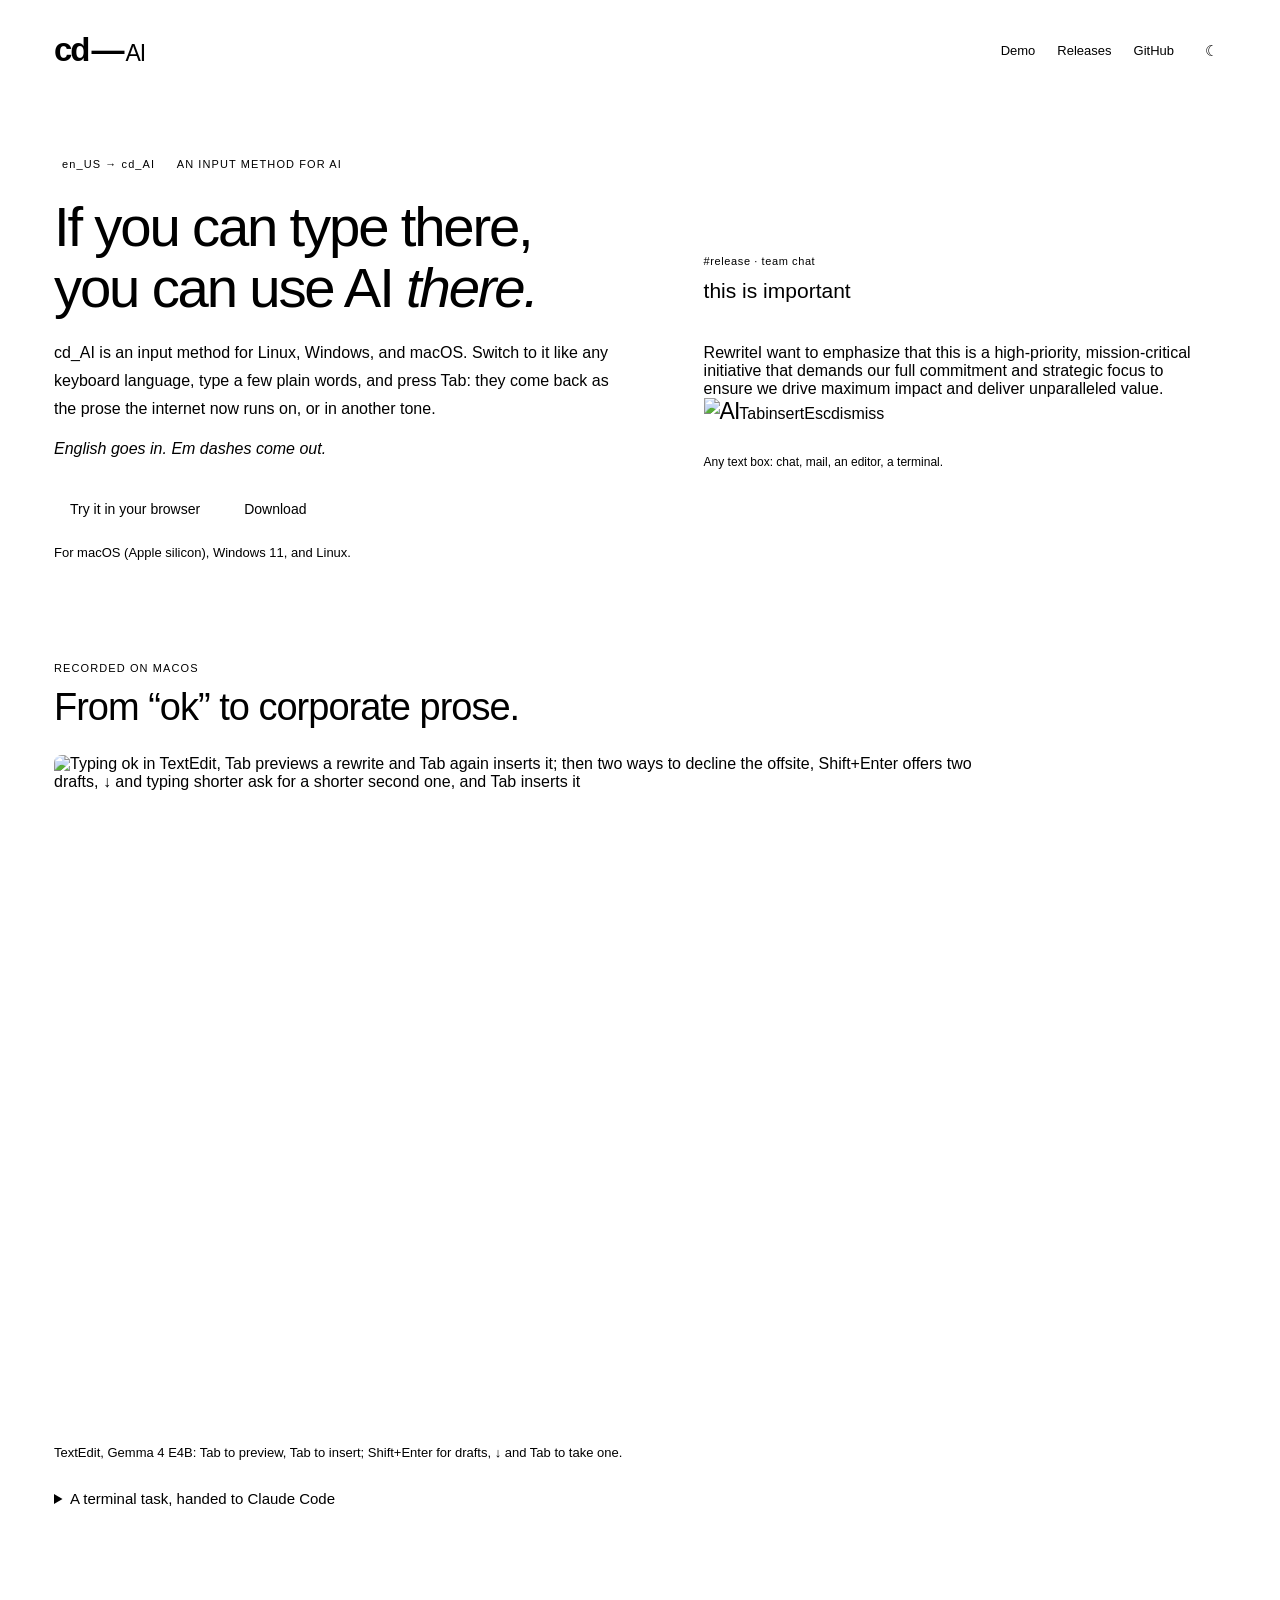
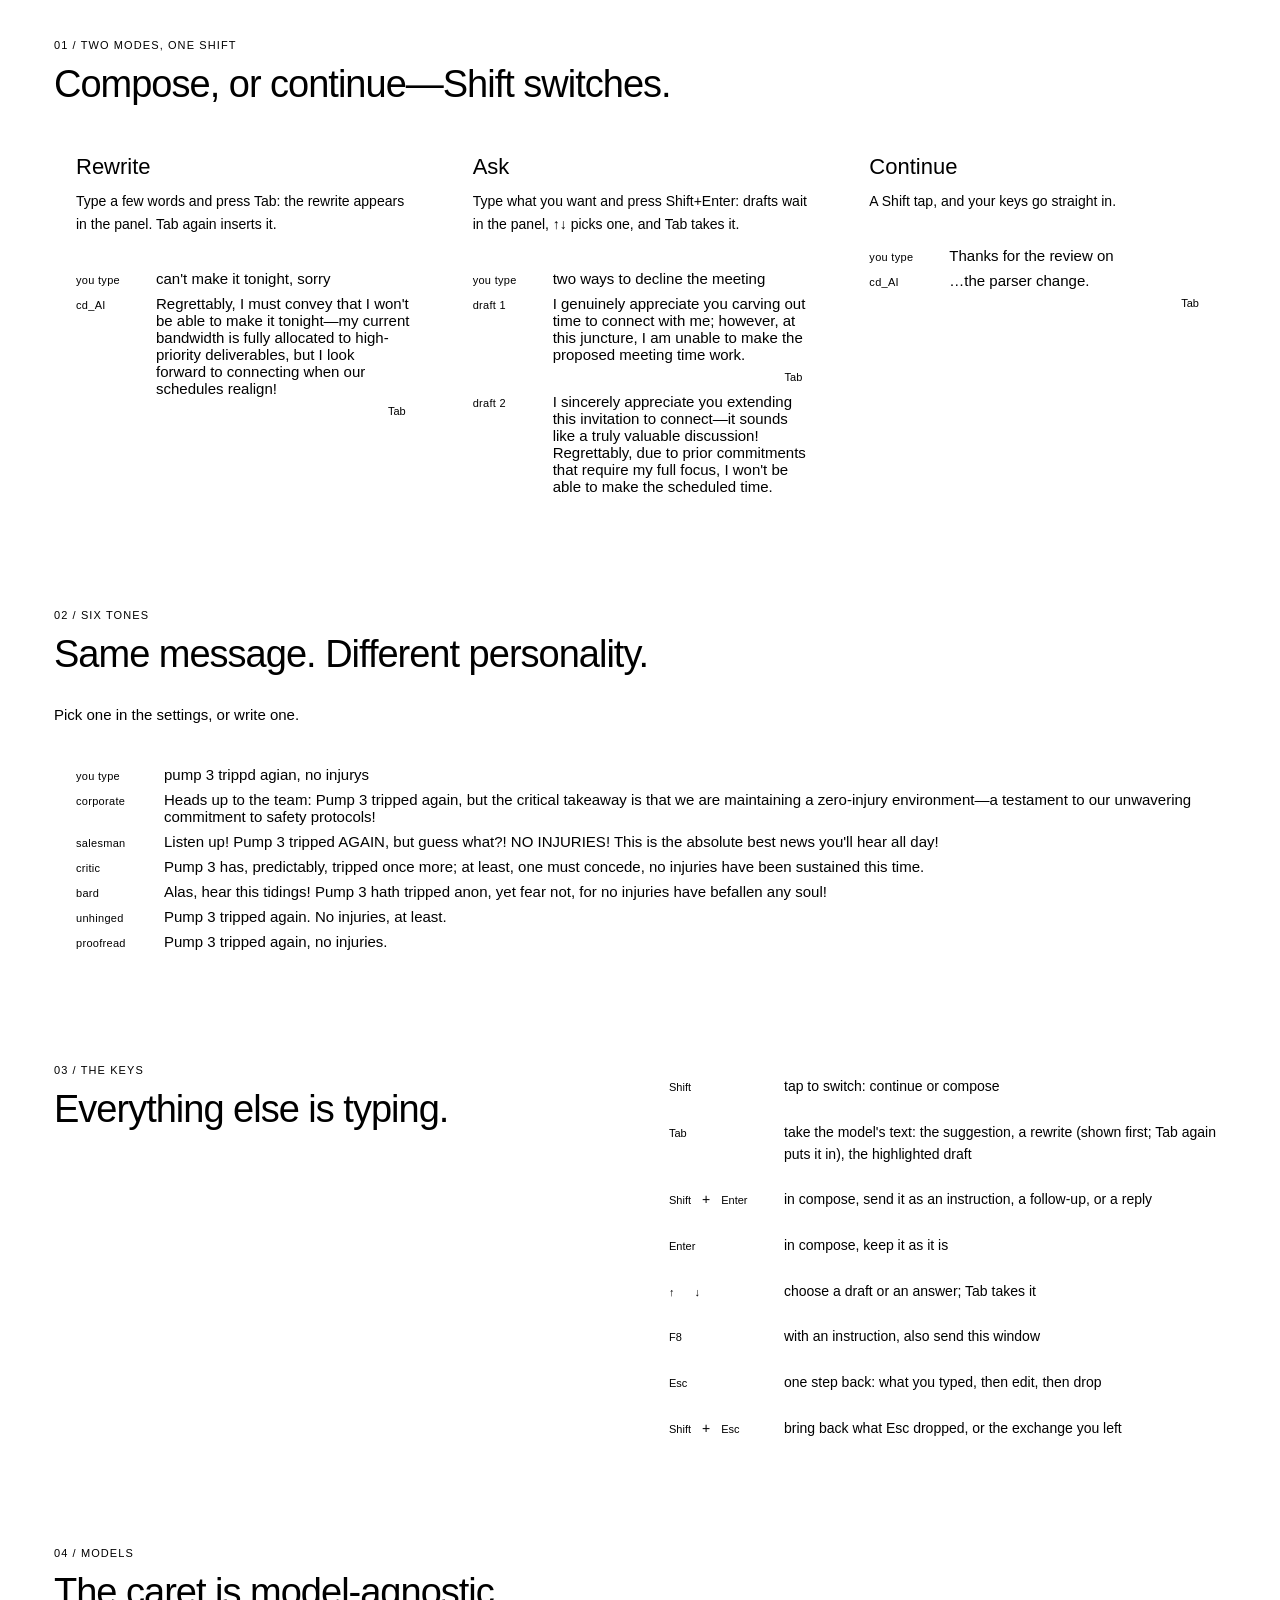
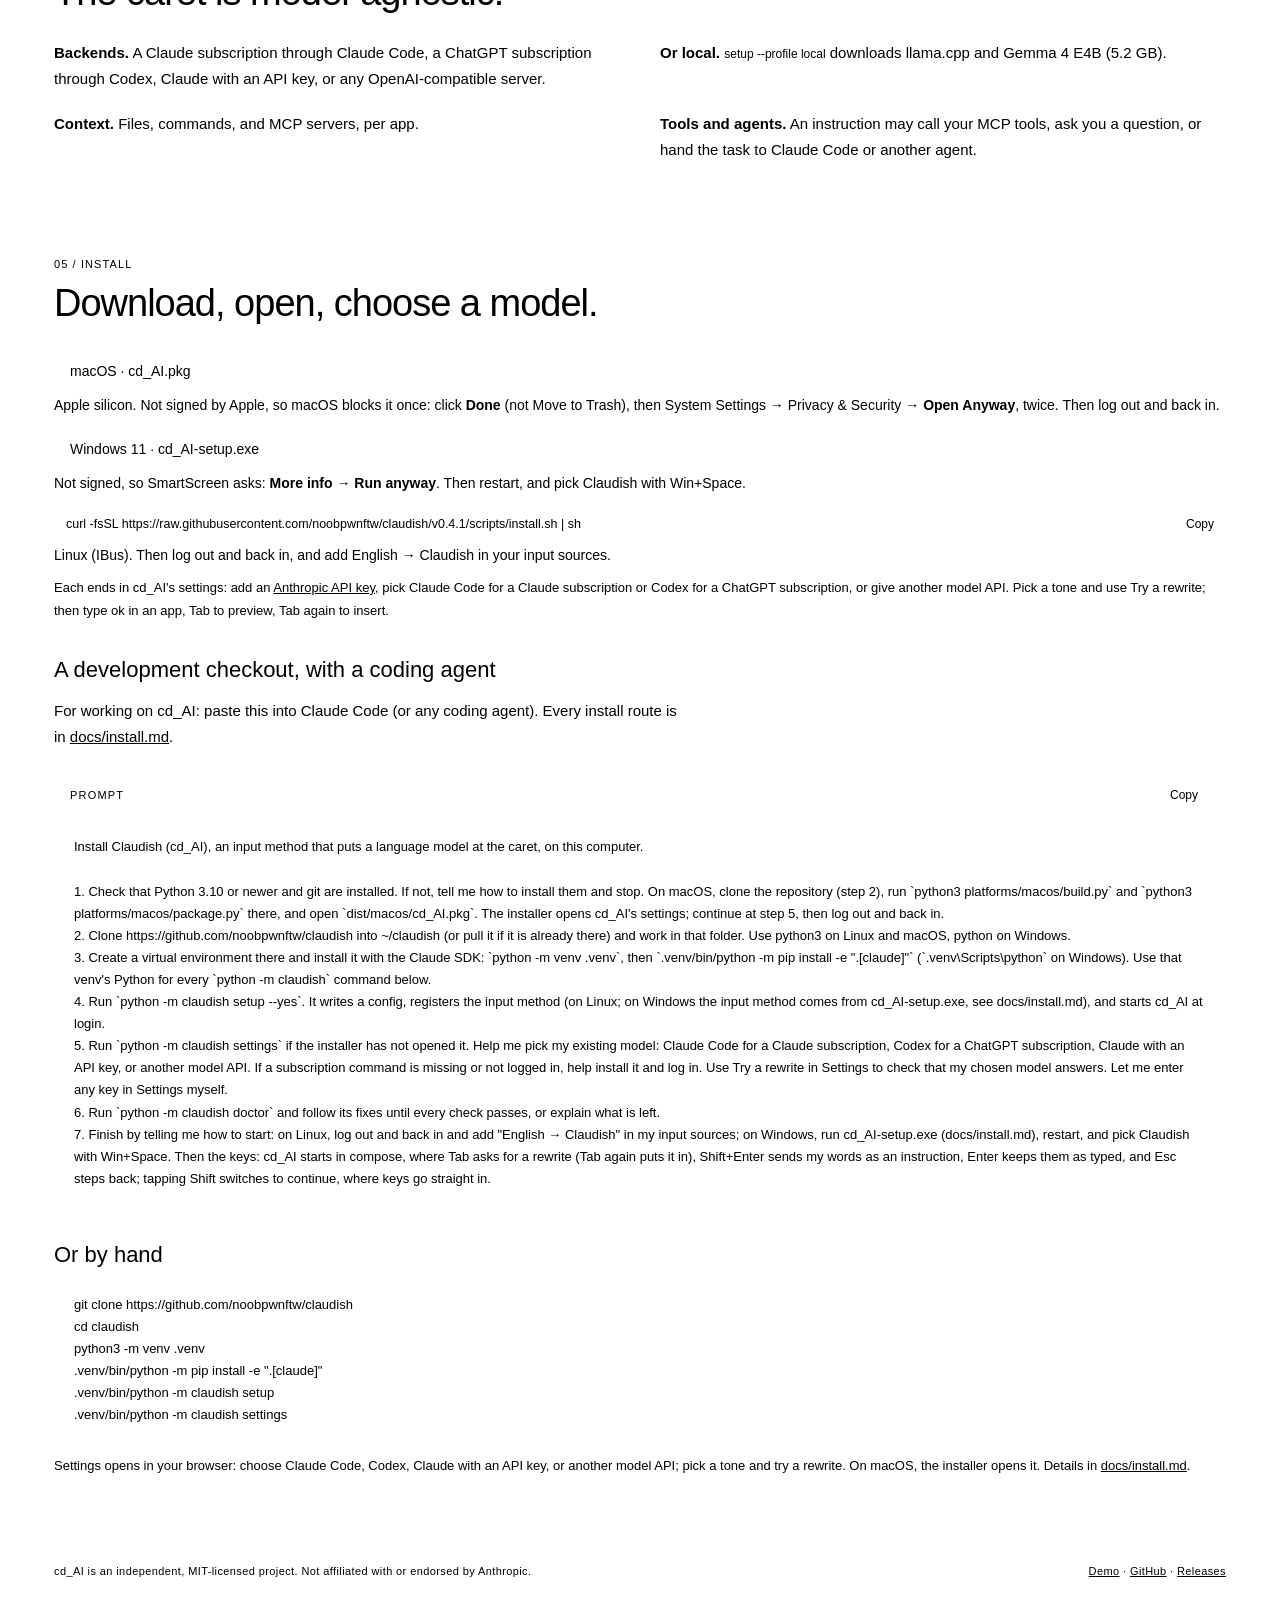
==== site/index.html @ c0baa369 "0.4.1 Docs: four lines that pitched or explained instead of saying what things do are gone (owner). " ====
<!doctype html>
<html lang="en">
<head>
  <meta charset="utf-8">
  <meta name="viewport" content="width=device-width, initial-scale=1">
  <meta name="description" content="cd_AI: an input method that puts a language model at the caret, in every app. If you can type there, you can use AI there.">
  <title>cd_AI — Claudish</title>
  <link rel="icon" href="favicon.png">
  <script src="theme.js"></script>
  <link rel="stylesheet" href="site.css">
  <link rel="stylesheet" href="kit.css">
  <script src="site.js" defer></script>
</head>
<body>
  <div class="shell">
    <header class="topbar">
      <a class="wordmark" href="./" aria-label="cd_AI home">cd<span class="dash">—</span><span class="ai">AI</span></a>
      <nav class="nav" aria-label="Main">
        <a href="demo/">Demo</a>
        <a href="https://github.com/noobpwnftw/claudish/releases">Releases</a>
        <a href="https://github.com/noobpwnftw/claudish">GitHub</a>
        <button id="theme-toggle" class="theme-toggle" type="button" aria-label="Switch theme">☾</button>
      </nav>
    </header>

    <main>
      <section class="hero" aria-labelledby="title">
        <div class="hero-text">
          <div class="eyebrow"><span class="tag">en_US → cd_AI</span> AN INPUT METHOD FOR AI</div>
          <h1 id="title">If you can type there,<br>you can use AI <em>there.</em></h1>
          <p class="lede">cd_AI is an input method for Linux, Windows, and macOS. Switch to it like any keyboard language, type a few plain words, and press Tab: they come back as the prose the internet now runs on, or in another tone.</p>
          <p class="lede joke">English goes in. Em dashes come out.</p>
          <div class="actions">
            <a class="button primary" href="demo/">Try it in your browser</a>
            <a class="button" href="#install">Download</a>
          </div>
          <p class="note">For macOS (Apple silicon), Windows 11, and Linux.</p>
        </div>
        <figure class="ime" aria-label="Example: three plain words, rewritten at the caret, waiting for Tab">
          <div class="ime-app"><span class="ime-title">#release · team chat</span><span class="ime-caret"><span class="k-comp">this is important</span><span class="cursor"></span></span></div>
          <!-- The kit's own markup (claudish/web/kit.css): the panel exactly as cd_AI draws it. The
               rewrite is a real one: Gemma 4 E4B, the default tone (benchmarks/README.md). -->
          <div class="ime-panel kit">
            <div class="k-panel">
              <div class="k-head"><span class="k-label">Rewrite</span><span class="k-body">I want to emphasize that this is a high-priority, mission-critical initiative that demands our full commitment and strategic focus to ensure we drive maximum impact and deliver unparalleled value.</span></div>
              <div class="k-foot"><img class="k-tile ai" src="ai-tile.png" alt="AI"><span class="k-hint"><span class="k-cap">Tab</span>insert</span><span class="k-hint"><span class="k-cap">Esc</span>dismiss</span></div>
            </div>
          </div>
          <figcaption>Any text box: chat, mail, an editor, a terminal.</figcaption>
        </figure>
      </section>

      <section class="section" id="typing" aria-labelledby="typing-title">
        <div class="eyebrow">RECORDED ON MACOS</div>
        <h2 id="typing-title">From “ok” to corporate prose.</h2>
        <figure class="recording">
          <img src="cd_AI.gif" alt="Typing ok in TextEdit, Tab previews a rewrite and Tab again inserts it; then two ways to decline the offsite, Shift+Enter offers two drafts, ↓ and typing shorter ask for a shorter second one, and Tab inserts it" width="960" height="680" loading="lazy">
          <figcaption>TextEdit, Gemma 4 E4B: Tab to preview, Tab to insert; Shift+Enter for drafts, ↓ and Tab to take one.</figcaption>
        </figure>
        <details class="recording">
          <summary>A terminal task, handed to Claude Code</summary>
          <img src="cd_AI-terminal.gif" alt="Shift+Enter drafts git log -1 --oneline; then a handoff command, accepted at the prompt, starts Claude Code on a session with a handoff note, and it fixes the invoice test" width="1020" height="640" loading="lazy">
          <p class="body small">Shift+Enter drafts a command; Tab puts it at the prompt and Enter runs it. For the task, Claude Code starts on a session with a note of the conversation, in the project folder.</p>
        </details>
      </section>

      <section class="section" aria-labelledby="layers">
        <div class="eyebrow">01 / TWO MODES, ONE SHIFT</div>
        <h2 id="layers">Compose, or <span class="nobr">continue<span class="dash">—</span></span>Shift switches.</h2>
        <div class="cards">
          <article class="card"><div class="card-body"><h3>Rewrite</h3><p>Type a few words and press Tab: the rewrite appears in the panel. Tab again inserts it.</p></div><div class="card-io"><div class="io"><span class="io-label">you type</span><span class="io-typed">can't make it tonight, sorry</span></div><div class="io"><span class="io-label">cd_AI</span><span class="io-result">Regrettably, I must convey that I won't be able to make it tonight—my current bandwidth is fully allocated to high-priority deliverables, but I look forward to connecting when our schedules realign!</span></div><div class="io io-take"><kbd class="io-key">Tab</kbd></div></div></article>
          <article class="card"><div class="card-body"><h3>Ask</h3><p>Type what you want and press Shift+Enter: drafts wait in the panel, ↑↓ picks one, and Tab takes it.</p></div><div class="card-io"><div class="io"><span class="io-label">you type</span><span class="io-typed">two ways to decline the meeting</span></div><div class="io"><span class="io-label">draft 1</span><span class="io-result">I genuinely appreciate you carving out time to connect with me; however, at this juncture, I am unable to make the proposed meeting time work.</span></div><div class="io io-take"><kbd class="io-key">Tab</kbd></div><div class="io"><span class="io-label">draft 2</span><span class="io-result">I sincerely appreciate you extending this invitation to connect—it sounds like a truly valuable discussion! Regrettably, due to prior commitments that require my full focus, I won't be able to make the scheduled time.</span></div></div></article>
          <article class="card"><div class="card-body"><h3>Continue</h3><p>A Shift tap, and your keys go straight in.</p></div><div class="card-io"><div class="io"><span class="io-label">you type</span><span class="io-typed">Thanks for the review on</span></div><div class="io"><span class="io-label">cd_AI</span><span class="io-result">…the parser change.</span></div><div class="io io-take"><kbd class="io-key">Tab</kbd></div></div></article>
        </div>
      </section>

      <section class="section" aria-labelledby="tones">
        <div class="eyebrow">02 / SIX TONES</div>
        <h2 id="tones">Same message. Different personality.</h2>
        <p class="body">Pick one in the settings, or write one.</p>
        <article class="card tones"><div class="card-io">
          <div class="io"><span class="io-label">you type</span><span class="io-typed">pump 3 trippd agian, no injurys</span></div>
          <div class="io"><span class="io-label">corporate</span><span class="io-result">Heads up to the team: Pump 3 tripped again, but the critical takeaway is that we are maintaining a zero-injury environment—a testament to our unwavering commitment to safety protocols!</span></div>
          <div class="io"><span class="io-label">salesman</span><span class="io-result">Listen up! Pump 3 tripped AGAIN, but guess what?! NO INJURIES! This is the absolute best news you'll hear all day!</span></div>
          <div class="io"><span class="io-label">critic</span><span class="io-result">Pump 3 has, predictably, tripped once more; at least, one must concede, no injuries have been sustained this time.</span></div>
          <div class="io"><span class="io-label">bard</span><span class="io-result">Alas, hear this tidings! Pump 3 hath tripped anon, yet fear not, for no injuries have befallen any soul!</span></div>
          <div class="io"><span class="io-label">unhinged</span><span class="io-result">Pump 3 tripped again. No injuries, at least.</span></div>
          <div class="io"><span class="io-label">proofread</span><span class="io-result">Pump 3 tripped again, no injuries.</span></div>
        </div></article>
      </section>

      <section class="section split" aria-labelledby="keys">
        <div>
          <div class="eyebrow">03 / THE KEYS</div>
          <h2 id="keys">Everything else is typing.</h2>
        </div>
        <table class="keys">
          <tr><td><kbd>Shift</kbd></td><td>tap to switch: continue or compose</td></tr>
          <tr><td><kbd>Tab</kbd></td><td>take the model's text: the suggestion, a rewrite (shown first; Tab again puts it in), the highlighted draft</td></tr>
          <tr><td><kbd>Shift</kbd><span class="plus">+</span><kbd>Enter</kbd></td><td>in compose, send it as an instruction, a follow-up, or a reply</td></tr>
          <tr><td><kbd>Enter</kbd></td><td>in compose, keep it as it is</td></tr>
          <tr><td><kbd>↑</kbd> <kbd>↓</kbd></td><td>choose a draft or an answer; Tab takes it</td></tr>
          <tr><td><kbd>F8</kbd></td><td>with an instruction, also send this window</td></tr>
          <tr><td><kbd>Esc</kbd></td><td>one step back: what you typed, then edit, then drop</td></tr>
          <tr><td><kbd>Shift</kbd><span class="plus">+</span><kbd>Esc</kbd></td><td>bring back what Esc dropped, or the exchange you left</td></tr>
        </table>
      </section>

      <section class="section" aria-labelledby="byoi">
        <div class="eyebrow">04 / MODELS</div>
        <h2 id="byoi">The caret is model-agnostic.</h2>
        <ul class="features">
          <li><b>Backends.</b> A Claude subscription through Claude Code, a ChatGPT subscription through Codex, Claude with an API key, or any OpenAI-compatible server.</li>
          <li><b>Or local.</b> <code>setup --profile local</code> downloads llama.cpp and Gemma 4 E4B (5.2 GB).</li>
          <li><b>Context.</b> Files, commands, and MCP servers, per app.</li>
          <li><b>Tools and agents.</b> An instruction may call your MCP tools, ask you a question, or hand the task to Claude Code or another agent.</li>
        </ul>
      </section>

      <section class="section" id="install" aria-labelledby="install-title">
        <div class="eyebrow">05 / INSTALL</div>
        <h2 id="install-title">Download, open, choose a model.</h2>
        <ul class="downloads">
          <li><a class="button primary" href="https://github.com/noobpwnftw/claudish/releases/latest/download/cd_AI.pkg">macOS · cd_AI.pkg</a>
            <span>Apple silicon. Not signed by Apple, so macOS blocks it once: click <b>Done</b> (not Move to Trash), then System Settings → Privacy &amp; Security → <b>Open Anyway</b>, twice. Then log out and back in.</span></li>
          <li><a class="button primary" href="https://github.com/noobpwnftw/claudish/releases/latest/download/cd_AI-setup.exe">Windows 11 · cd_AI-setup.exe</a>
            <span>Not signed, so SmartScreen asks: <b>More info</b> → <b>Run anyway</b>. Then restart, and pick Claudish with Win+Space.</span></li>
          <li><div class="oneline"><code id="linux-line">curl -fsSL https://raw.githubusercontent.com/noobpwnftw/claudish/v0.4.1/scripts/install.sh | sh</code><button class="copy" type="button" data-copy="linux-line">Copy</button></div>
            <span>Linux (IBus). Then log out and back in, and add English → Claudish in your input sources.</span></li>
        </ul>
        <p class="body small">Each ends in cd_AI's settings: add an <a href="https://console.anthropic.com/settings/keys">Anthropic API key</a>, pick Claude Code for a Claude subscription or Codex for a ChatGPT subscription, or give another model API. Pick a tone and use Try a rewrite; then type ok in an app, Tab to preview, Tab again to insert.</p>
        <h3 class="by-hand">A development checkout, with a coding agent</h3>
        <p class="body">For working on cd_AI: paste this into Claude Code (or any coding agent). Every install route is in <a href="https://github.com/noobpwnftw/claudish/blob/main/docs/install.md">docs/install.md</a>.</p>
        <div class="prompt">
          <div class="prompt-bar"><span>PROMPT</span><button id="copy-prompt" class="copy" type="button">Copy</button></div>
          <pre id="prompt-text">Install Claudish (cd_AI), an input method that puts a language model at the caret, on this computer.

1. Check that Python 3.10 or newer and git are installed. If not, tell me how to install them and stop. On macOS, clone the repository (step 2), run `python3 platforms/macos/build.py` and `python3 platforms/macos/package.py` there, and open `dist/macos/cd_AI.pkg`. The installer opens cd_AI's settings; continue at step 5, then log out and back in.
2. Clone https://github.com/noobpwnftw/claudish into ~/claudish (or pull it if it is already there) and work in that folder. Use python3 on Linux and macOS, python on Windows.
3. Create a virtual environment there and install it with the Claude SDK: `python -m venv .venv`, then `.venv/bin/python -m pip install -e ".[claude]"` (`.venv\Scripts\python` on Windows). Use that venv's Python for every `python -m claudish` command below.
4. Run `python -m claudish setup --yes`. It writes a config, registers the input method (on Linux; on Windows the input method comes from cd_AI-setup.exe, see docs/install.md), and starts cd_AI at login.
5. Run `python -m claudish settings` if the installer has not opened it. Help me pick my existing model: Claude Code for a Claude subscription, Codex for a ChatGPT subscription, Claude with an API key, or another model API. If a subscription command is missing or not logged in, help install it and log in. Use Try a rewrite in Settings to check that my chosen model answers. Let me enter any key in Settings myself.
6. Run `python -m claudish doctor` and follow its fixes until every check passes, or explain what is left.
7. Finish by telling me how to start: on Linux, log out and back in and add "English → Claudish" in my input sources; on Windows, run cd_AI-setup.exe (docs/install.md), restart, and pick Claudish with Win+Space. Then the keys: cd_AI starts in compose, where Tab asks for a rewrite (Tab again puts it in), Shift+Enter sends my words as an instruction, Enter keeps them as typed, and Esc steps back; tapping Shift switches to continue, where keys go straight in.</pre>
        </div>
        <h3 class="by-hand">Or by hand</h3>
        <pre class="commands">git clone https://github.com/noobpwnftw/claudish
cd claudish
python3 -m venv .venv
.venv/bin/python -m pip install -e ".[claude]"
.venv/bin/python -m claudish setup
.venv/bin/python -m claudish settings</pre>
        <p class="body small">Settings opens in your browser: choose Claude Code, Codex, Claude with an API key, or another model API; pick a tone and try a rewrite. On macOS, the installer opens it. Details in <a href="https://github.com/noobpwnftw/claudish/blob/main/docs/install.md">docs/install.md</a>.</p>
      </section>
    </main>

    <footer class="page-footer">
      <span>cd_AI is an independent, MIT-licensed project. Not affiliated with or endorsed by Anthropic.</span>
      <span><a href="demo/">Demo</a> · <a href="https://github.com/noobpwnftw/claudish">GitHub</a> · <a href="https://github.com/noobpwnftw/claudish/releases">Releases</a></span>
    </footer>
  </div>
</body>
</html>
---- site/site.css ----
/* The landing page. Color tokens (light and dark) are copied from claudish/web/demo.css at build time. */
*{box-sizing:border-box}
body{margin:0;background:var(--paper);color:var(--ink);font-family:Arial,Helvetica,sans-serif}
p,li,td,figcaption{text-wrap:pretty}
h2,h3{text-wrap:balance}
a{color:inherit}
a:focus-visible,button:focus-visible,select:focus-visible{outline:2px solid var(--accent);outline-offset:4px}
.shell{max-width:clamp(1280px,85vw,1440px);margin:0 auto;padding:0 54px}
.topbar{height:100px;display:flex;align-items:center;justify-content:space-between;gap:24px;border-bottom:1px solid var(--line)}
.wordmark{color:var(--ink);text-decoration:none;font-family:var(--serif);font-size:33px;font-weight:bold;letter-spacing:-2px}
.wordmark .dash{padding:0 3px}
.ai{font-family:var(--mono);font-size:23px;font-weight:400;letter-spacing:-1px}
.dash{color:var(--accent)}
.nav{display:flex;align-items:center;gap:22px;font-family:var(--mono);font-size:13px}
.nav a{text-decoration:none;color:var(--label)}
.nav a:hover{color:var(--accent)}
.theme-toggle{width:30px;height:30px;border:1px solid var(--line);border-radius:50%;background:transparent;color:var(--label);font-size:15px;line-height:1;cursor:pointer;display:inline-flex;align-items:center;justify-content:center}.theme-toggle:hover{background:var(--chip-hover);color:var(--ink)}
.eyebrow{font-family:var(--mono);font-size:11px;letter-spacing:1.1px;color:var(--muted)}
.tag{background:var(--tag-bg);color:var(--label);padding:6px 8px;margin-right:10px}
.hero{display:grid;grid-template-columns:minmax(0,1.05fr) minmax(0,1fr);gap:56px;align-items:center;padding:58px 0 56px}
h1{font-family:var(--serif);font-weight:400;font-size:clamp(40px,4.4vw,60px);line-height:1.09;letter-spacing:-2.2px;margin:26px 0 20px;text-wrap:balance}
h1 em{color:var(--accent)}
.lede{font-size:16px;line-height:1.75;color:var(--muted);margin:0 0 12px;max-width:560px}
.joke{font-family:var(--serif);font-style:italic;color:var(--label)}
.actions{display:flex;flex-wrap:wrap;gap:12px;margin-top:26px}
.button{display:inline-block;text-decoration:none;font-size:14px;padding:12px 16px;border-radius:4px;border:1px solid var(--key-border);color:var(--ink)}
.button:hover{background:var(--chip-hover)}
.button.primary{background:var(--button-bg);border-color:var(--button-bg);color:var(--button-text)}
.button.primary:hover{background:var(--button-hover)}
.note{font-size:13px;color:var(--muted);margin:16px 0 0;text-wrap:pretty}.note a{color:var(--label)}
.ime{margin:0;border:1px solid var(--workspace-border);border-radius:8px;background:var(--editor-bg);box-shadow:0 5px 0 var(--workspace-shadow);overflow:hidden}
.ime-app{padding:18px 22px 20px;border-bottom:1px solid var(--line)}
.ime-title{display:block;font-family:var(--mono);font-size:11px;color:var(--muted);margin-bottom:12px;letter-spacing:.6px}
.ime-caret{display:block;min-height:1.5em;font-family:var(--serif);font-size:21px}
.cursor{display:inline-block;width:2px;height:22px;background:var(--ink);vertical-align:-4px;margin-left:2px}
.ime-panel{background:var(--candidate-bg);padding:14px 22px 18px}
.ime-panel .k-panel{position:static;max-width:none;width:auto}
.ime figcaption{font-size:12px;color:var(--muted);padding:12px 22px;border-top:1px solid var(--line)}
kbd{font-family:var(--mono);font-size:11px;border:1px solid var(--key-border);border-radius:3px;padding:2px 5px;margin-right:6px;color:var(--label)}
.section{border-top:1px solid var(--line);padding:46px 0 50px}
.recording{max-width:1100px;margin:0 0 22px}
.recording img{display:block;max-width:100%;height:auto;border:1px solid var(--line);border-radius:8px}
.recording figcaption{font-size:13px;color:var(--muted);margin-top:10px}
.recording summary{cursor:pointer;color:var(--label);font-size:15px;padding:8px 0 14px}
h2{font-family:var(--serif);font-weight:400;font-size:clamp(28px,3vw,38px);letter-spacing:-1px;margin:12px 0 26px;text-wrap:balance}
h3{font-family:var(--serif);font-weight:400;font-size:22px;margin:0 0 10px}
.body{font-size:15px;line-height:1.75;color:var(--muted);max-width:640px}
.small{font-size:13px}
.body.small{max-width:none}
.card-io{margin-top:auto;border-top:1px solid var(--line);background:var(--candidate-bg);padding:12px 22px 14px}.io{display:flex;align-items:baseline;gap:12px;padding:4px 0}.io-label{flex:none;width:68px;font-family:var(--mono);font-size:11px;letter-spacing:.3px;color:var(--muted)}.io-typed{font-family:var(--serif);font-size:15px;color:var(--label);text-wrap:balance}.io-result{font-family:var(--serif);font-size:15px;color:var(--ink);flex:1;text-wrap:pretty}.io-take{justify-content:flex-end;padding-top:2px}.io-key{margin:0}
.cards{display:grid;grid-template-columns:repeat(3,minmax(0,1fr));gap:18px;align-items:start}
@media(max-width:1100px){.cards{grid-template-columns:1fr}}
.nobr{white-space:nowrap}
.tones{margin-top:22px}.tones .io-label{width:76px}
.card{border:1px solid var(--line);border-radius:6px;background:var(--editor-bg);display:flex;flex-direction:column;overflow:hidden}
.card-body{padding:22px 22px 18px}.card-body p{font-size:14px;line-height:1.65;color:var(--muted);margin:0;text-wrap:pretty}
.split{display:grid;grid-template-columns:minmax(0,1fr) minmax(0,1fr);gap:48px;align-items:start}
table{border-collapse:collapse;width:100%}
td{padding:12px 0;border-top:1px solid var(--line);font-size:14px;line-height:1.55;vertical-align:top}
tr:first-child td{border-top:0}
.keys td:first-child{width:120px;white-space:nowrap;padding-right:18px}.keys td{text-wrap:pretty}
.features{list-style:none;padding:0;margin:0;display:grid;grid-template-columns:repeat(2,minmax(0,1fr));gap:20px 40px}
.features li{font-size:15px;line-height:1.7;color:var(--muted)}
.features b{color:var(--ink);font-weight:600}
.balanced p,.balanced li,.balanced .io span{text-wrap:balance}
.plus{margin-right:6px;color:var(--muted)}
.prompt{border:1px solid var(--workspace-border);border-radius:6px;overflow:hidden;background:var(--editor-bg);box-shadow:0 4px 0 var(--workspace-shadow);margin-top:22px}
.prompt-bar{display:flex;justify-content:space-between;align-items:center;padding:10px 16px;background:var(--toolbar-bg);border-bottom:1px solid var(--line);font-family:var(--mono);font-size:11px;letter-spacing:1.2px;color:var(--muted)}
.copy{border:1px solid var(--key-border);background:transparent;color:var(--label);border-radius:3px;padding:6px 12px;font-size:12px;cursor:pointer}
.copy:hover{background:var(--chip-hover)}
pre{margin:0;white-space:pre-wrap;overflow-wrap:anywhere;font-family:var(--mono);font-size:13px;line-height:1.7}
.prompt pre{padding:18px 20px;color:var(--output-text);overflow-wrap:break-word}
.by-hand{margin-top:34px}
.downloads{list-style:none;padding:0;margin:22px 0 14px;display:grid;gap:16px}.downloads li{display:grid;gap:6px;justify-items:start}.downloads span{font-size:14px;color:var(--muted);text-wrap:pretty}.downloads code{font-size:12.5px;white-space:pre;overflow-x:auto;min-width:0;flex:1;border:1px solid var(--line);border-radius:4px;padding:10px 12px;background:var(--editor-bg)}
.commands{border:1px solid var(--line);border-radius:6px;padding:16px 20px;background:var(--editor-bg);white-space:pre;overflow-wrap:normal;overflow-x:auto}
code{font-family:var(--mono);font-size:12px}
.page-footer{border-top:1px solid var(--line);padding:22px 0 30px;display:flex;justify-content:space-between;gap:18px;color:var(--muted);font-family:var(--mono);font-size:11px;letter-spacing:.4px;line-height:1.6}
@media(min-width:1500px){.hero{padding-top:68px}}
@media(max-width:900px){.shell{padding:0 28px}.hero,.split{grid-template-columns:1fr;gap:36px}.cards,.features{grid-template-columns:1fr}}
@media(max-width:650px){.shell{padding:0 20px}.topbar{height:77px}.nav{gap:14px}.nav a[href='#install'],.nav a[href$='/releases']{display:none}.hero{padding:35px 0 40px}.hero .eyebrow{font-size:10px;letter-spacing:.6px}.tag{display:inline-block;margin-bottom:4px}h1{font-size:43px;letter-spacing:-1.8px;margin-top:17px}.keys td:first-child{width:auto}.page-footer{flex-direction:column}}
@media(prefers-reduced-motion:reduce){*{transition:none!important}}
.oneline{display:flex;align-items:center;gap:8px;width:100%;min-width:0}.downloads li{grid-template-columns:minmax(0,1fr)}
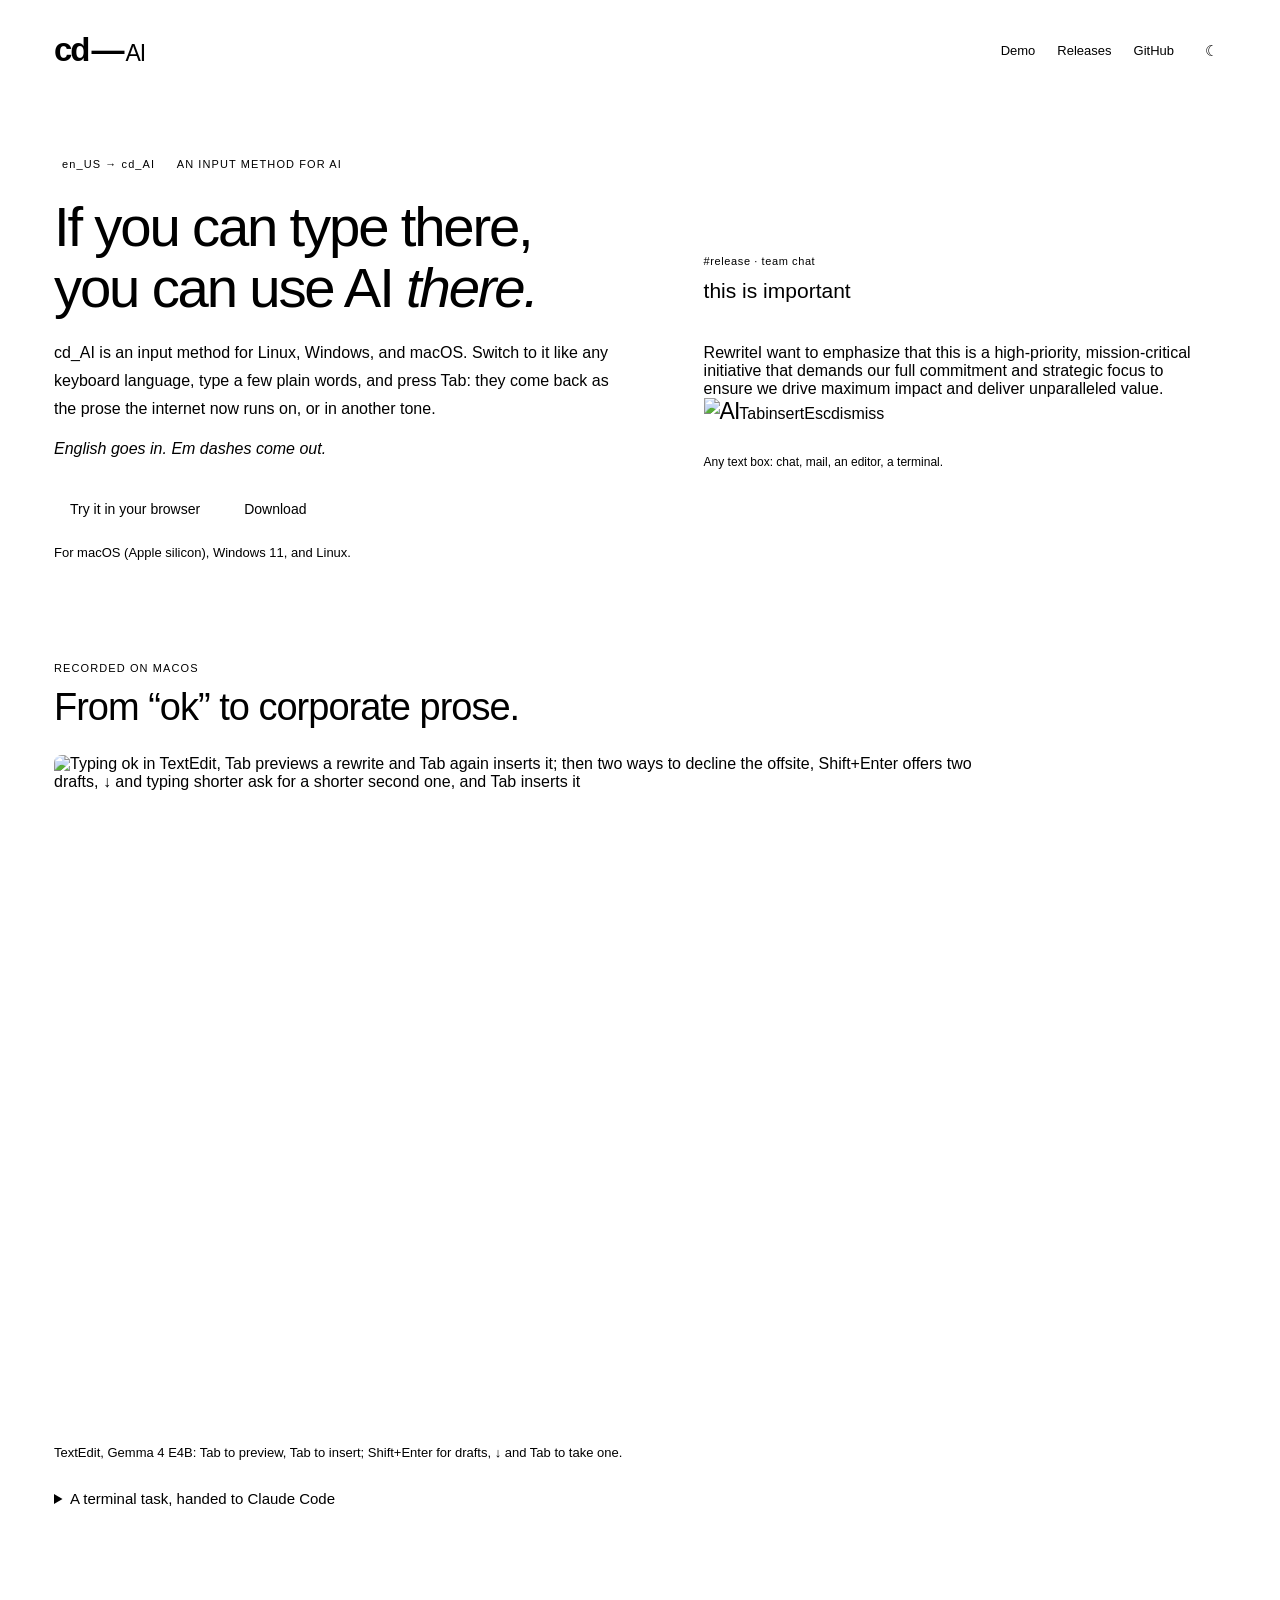
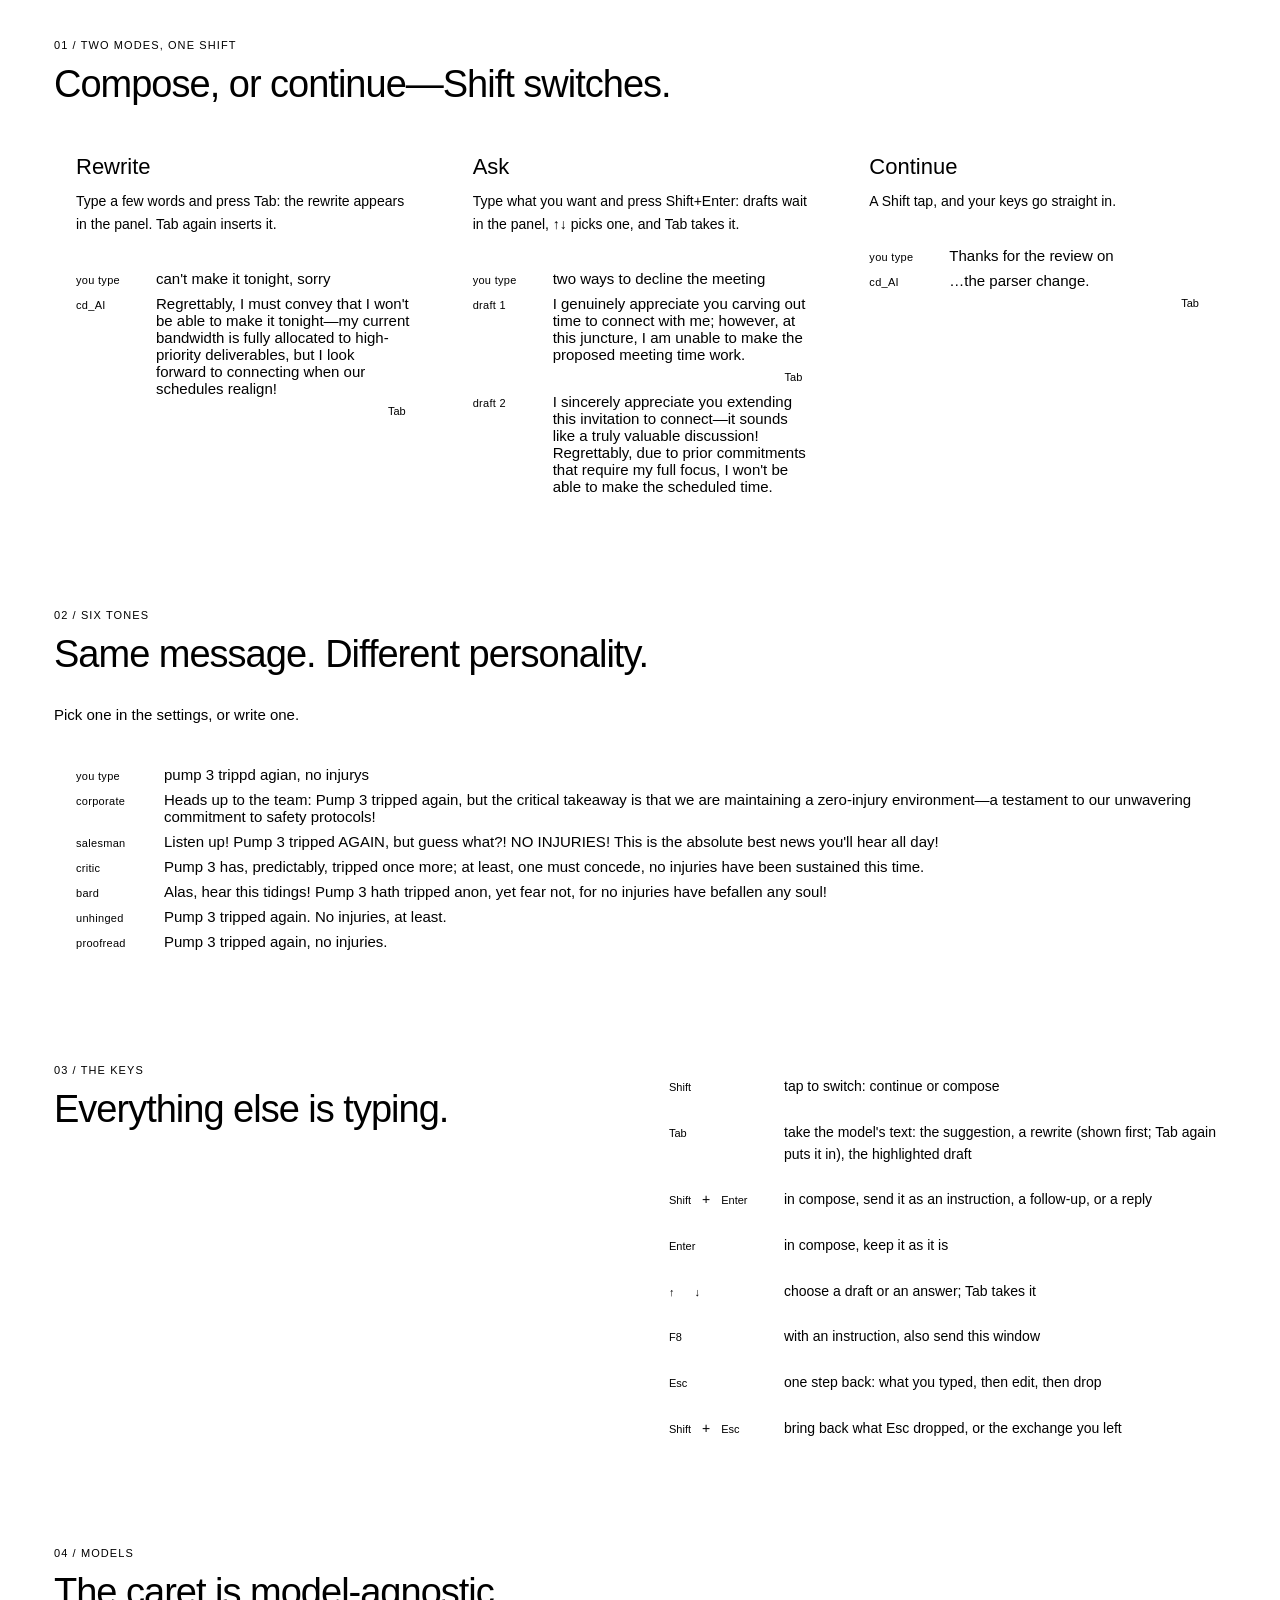
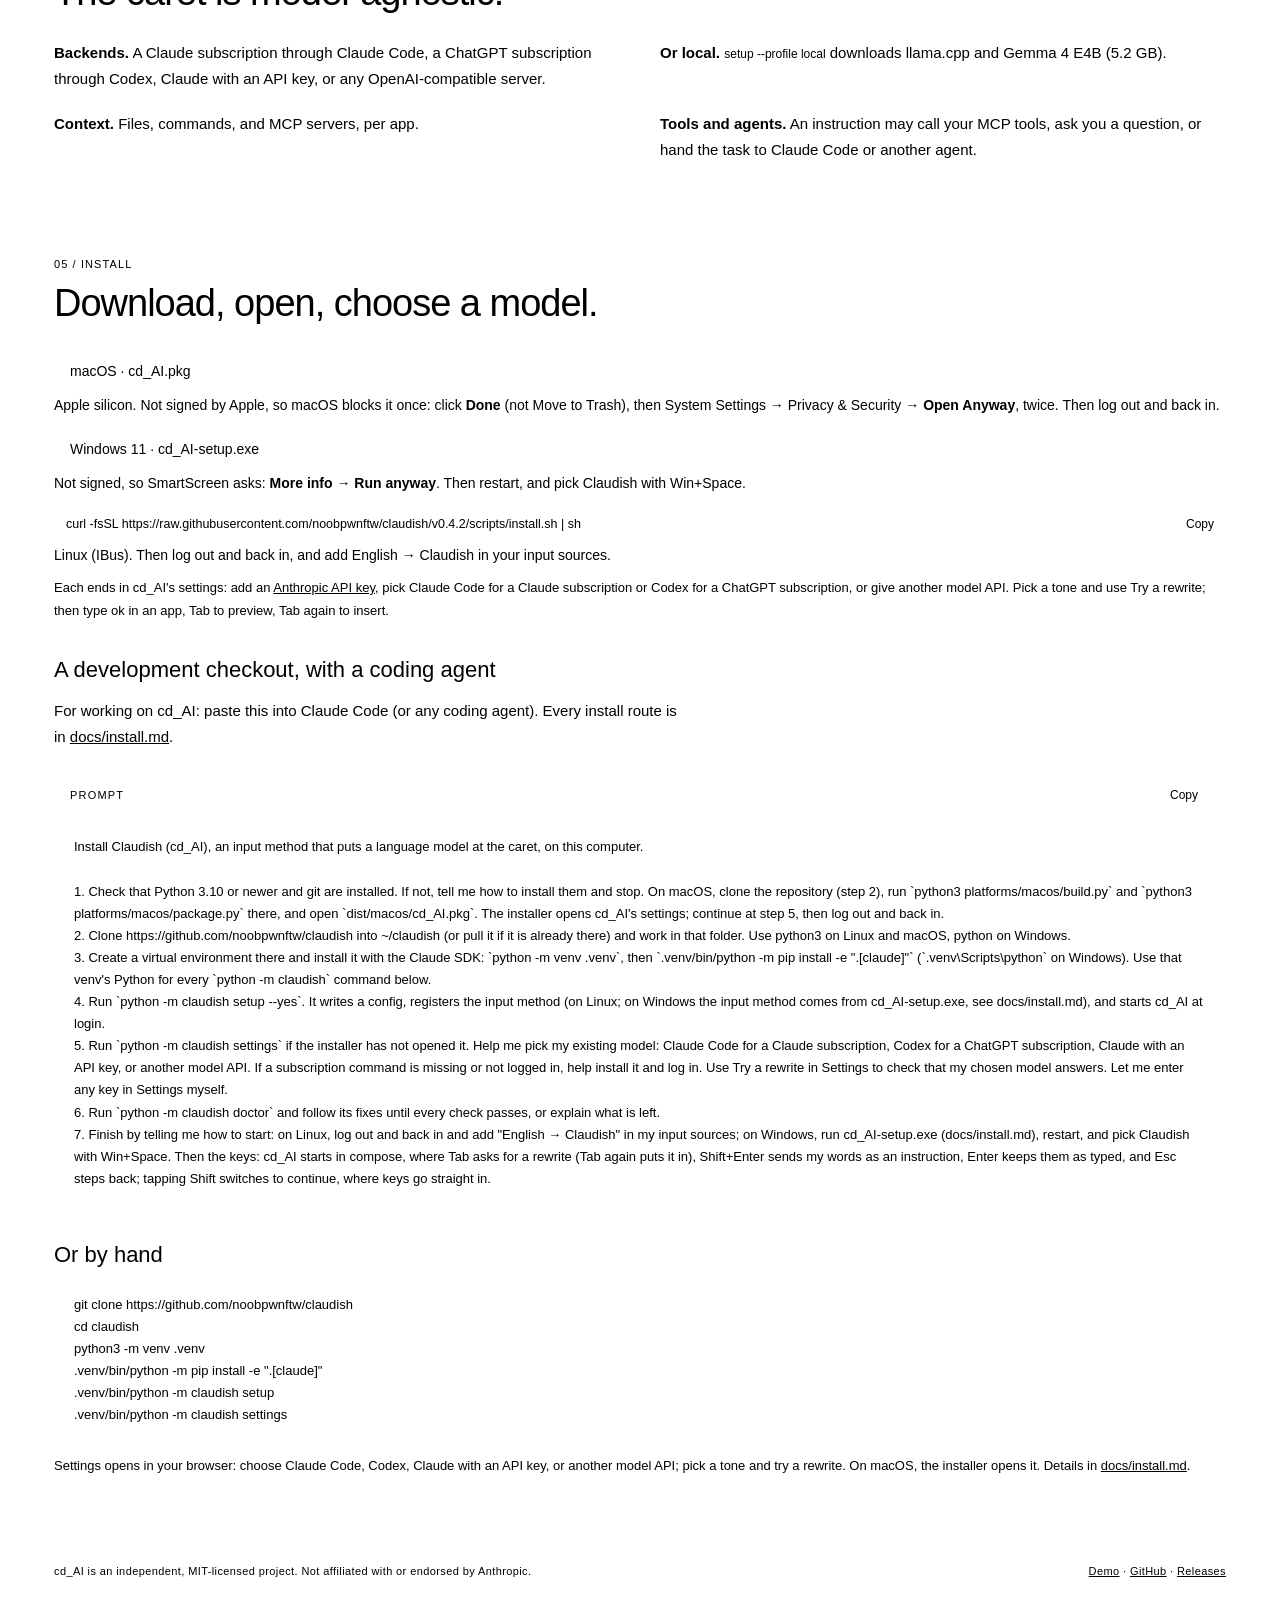
==== commit e1a9a375: "0.4.2 Co-Authored-By: Claude Opus 5.5 <noreply@anthropic.com>" ====
--- a/site/index.html
+++ b/site/index.html
@@ -125,7 +125,7 @@
             <span>Apple silicon. Not signed by Apple, so macOS blocks it once: click <b>Done</b> (not Move to Trash), then System Settings → Privacy &amp; Security → <b>Open Anyway</b>, twice. Then log out and back in.</span></li>
           <li><a class="button primary" href="https://github.com/noobpwnftw/claudish/releases/latest/download/cd_AI-setup.exe">Windows 11 · cd_AI-setup.exe</a>
             <span>Not signed, so SmartScreen asks: <b>More info</b> → <b>Run anyway</b>. Then restart, and pick Claudish with Win+Space.</span></li>
-          <li><div class="oneline"><code id="linux-line">curl -fsSL https://raw.githubusercontent.com/noobpwnftw/claudish/v0.4.1/scripts/install.sh | sh</code><button class="copy" type="button" data-copy="linux-line">Copy</button></div>
+          <li><div class="oneline"><code id="linux-line">curl -fsSL https://raw.githubusercontent.com/noobpwnftw/claudish/v0.4.2/scripts/install.sh | sh</code><button class="copy" type="button" data-copy="linux-line">Copy</button></div>
             <span>Linux (IBus). Then log out and back in, and add English → Claudish in your input sources.</span></li>
         </ul>
         <p class="body small">Each ends in cd_AI's settings: add an <a href="https://console.anthropic.com/settings/keys">Anthropic API key</a>, pick Claude Code for a Claude subscription or Codex for a ChatGPT subscription, or give another model API. Pick a tone and use Try a rewrite; then type ok in an app, Tab to preview, Tab again to insert.</p>
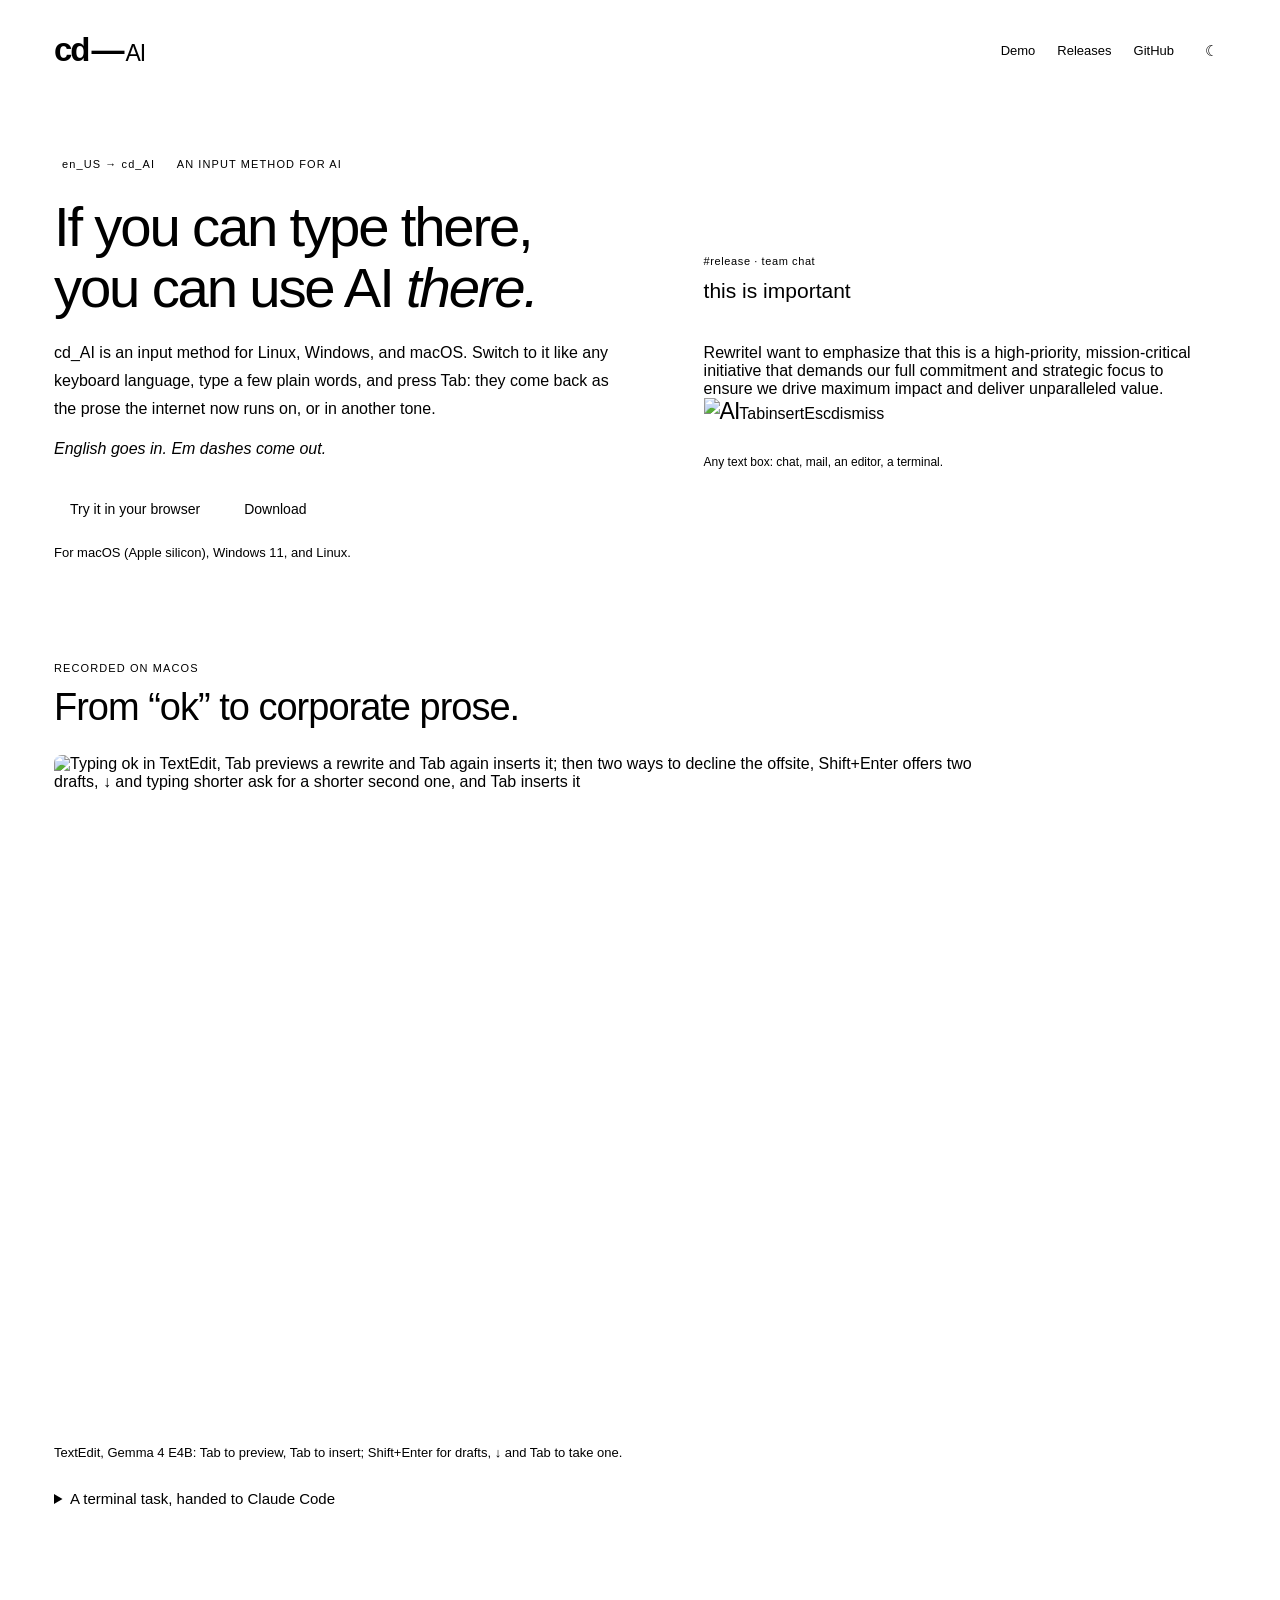
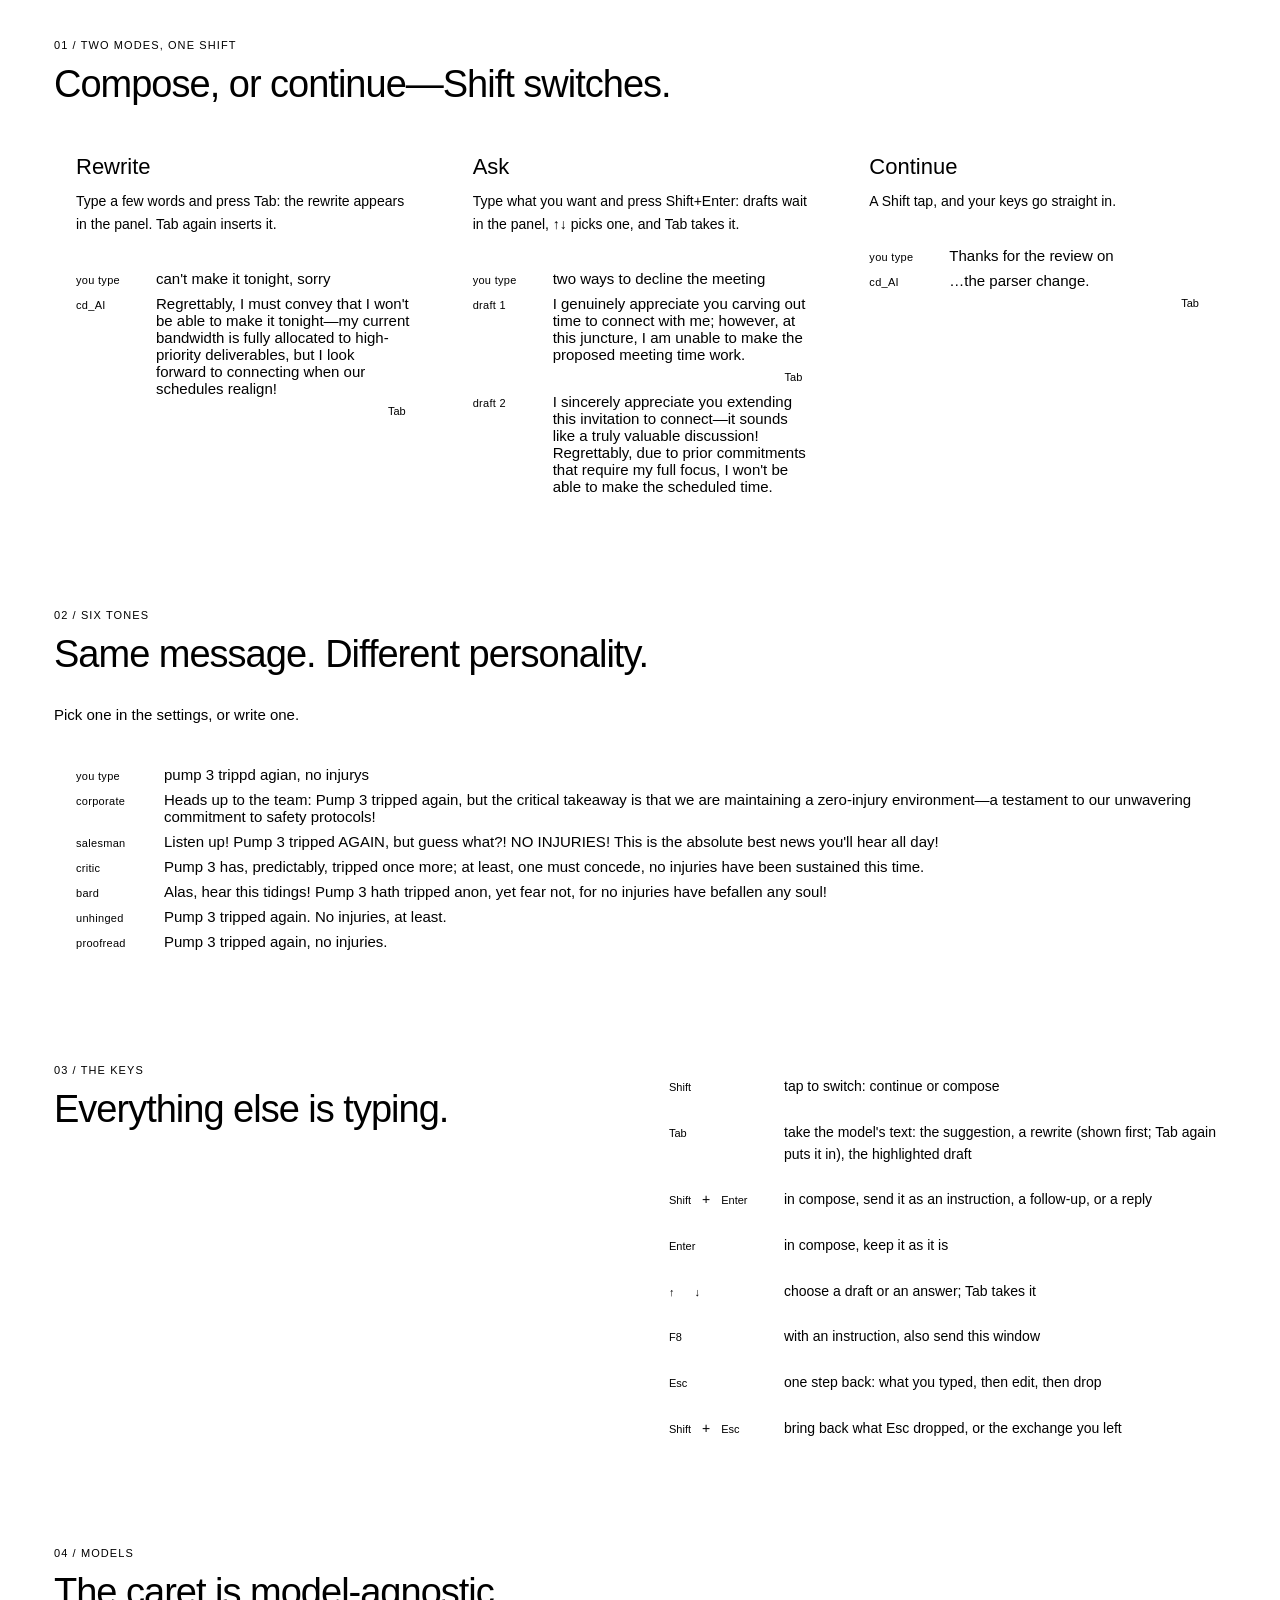
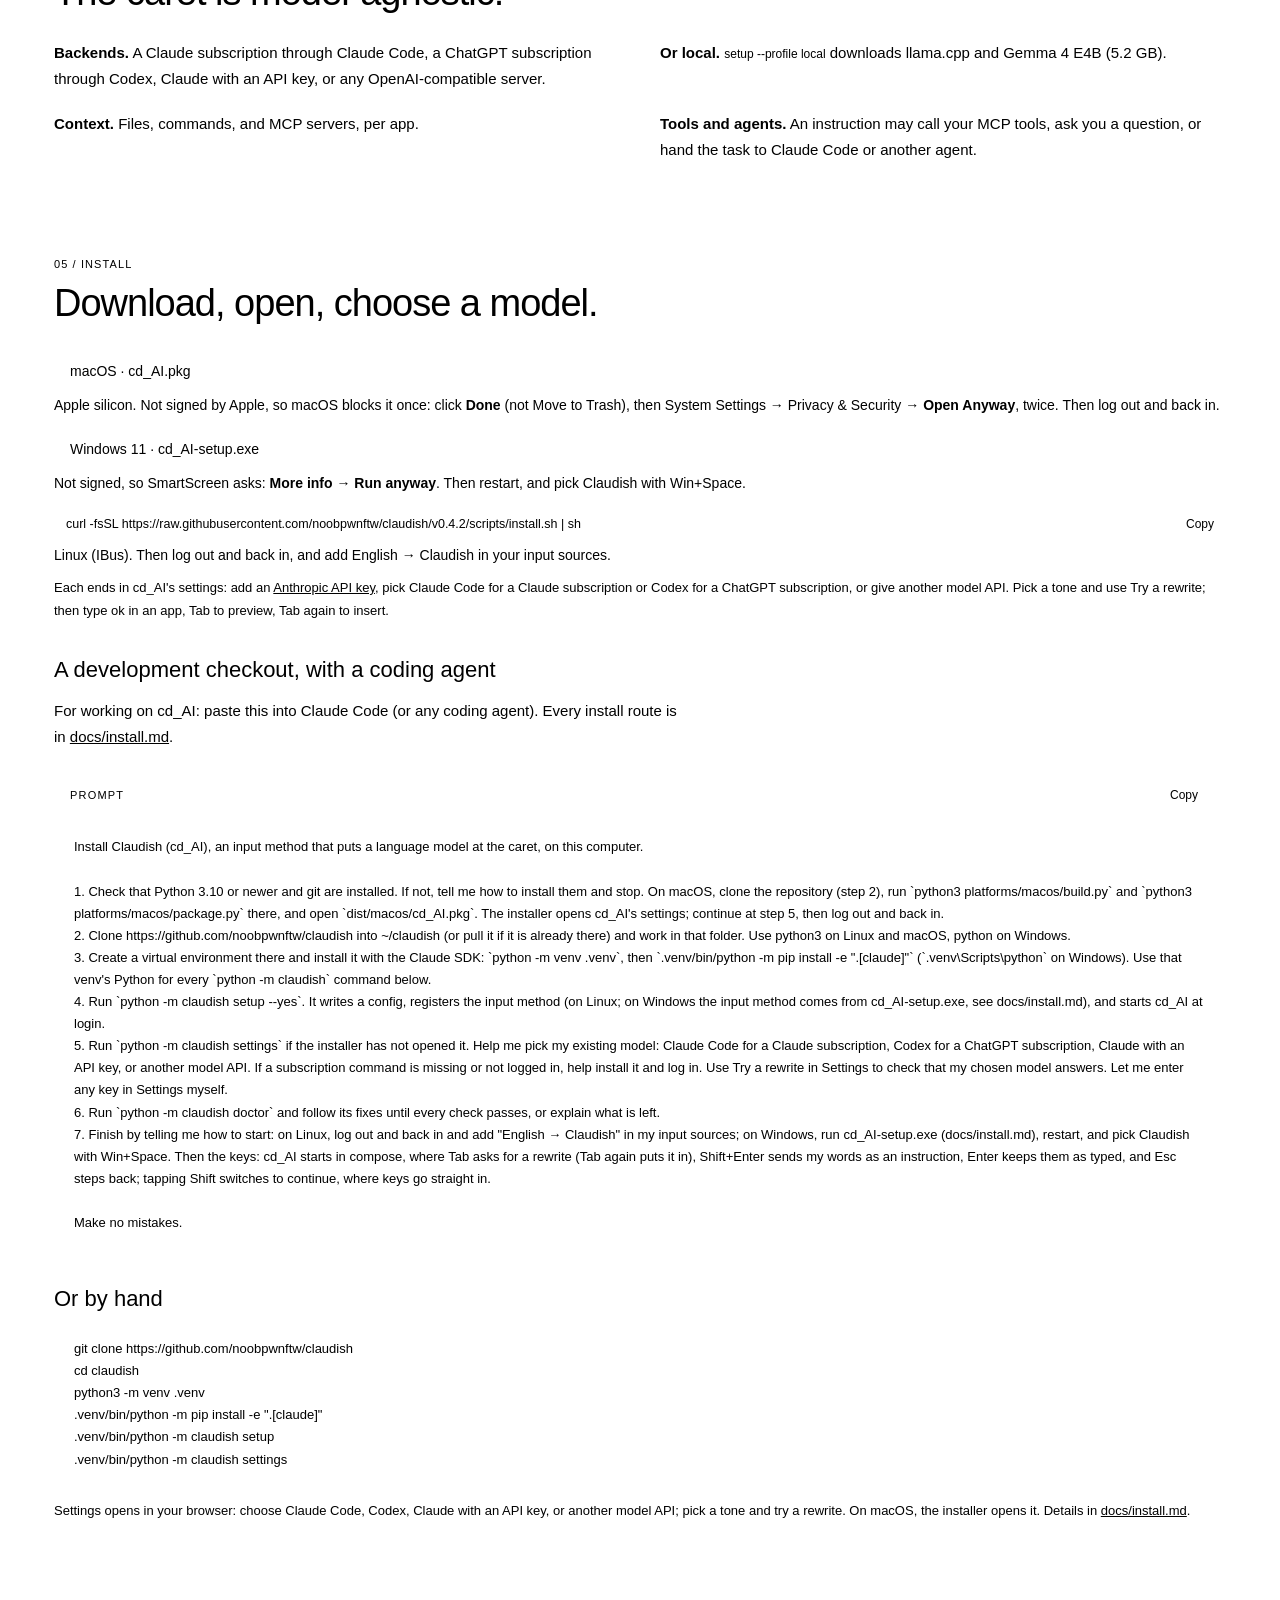
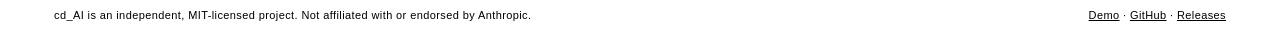
==== commit 3bae46f2: "Site: the install prompt ends with "Make no mistakes." Co-Authored-By: Claude Opus 5.5 <noreply@anth" ====
--- a/site/index.html
+++ b/site/index.html
@@ -141,7 +141,9 @@
 4. Run `python -m claudish setup --yes`. It writes a config, registers the input method (on Linux; on Windows the input method comes from cd_AI-setup.exe, see docs/install.md), and starts cd_AI at login.
 5. Run `python -m claudish settings` if the installer has not opened it. Help me pick my existing model: Claude Code for a Claude subscription, Codex for a ChatGPT subscription, Claude with an API key, or another model API. If a subscription command is missing or not logged in, help install it and log in. Use Try a rewrite in Settings to check that my chosen model answers. Let me enter any key in Settings myself.
 6. Run `python -m claudish doctor` and follow its fixes until every check passes, or explain what is left.
-7. Finish by telling me how to start: on Linux, log out and back in and add "English → Claudish" in my input sources; on Windows, run cd_AI-setup.exe (docs/install.md), restart, and pick Claudish with Win+Space. Then the keys: cd_AI starts in compose, where Tab asks for a rewrite (Tab again puts it in), Shift+Enter sends my words as an instruction, Enter keeps them as typed, and Esc steps back; tapping Shift switches to continue, where keys go straight in.</pre>
+7. Finish by telling me how to start: on Linux, log out and back in and add "English → Claudish" in my input sources; on Windows, run cd_AI-setup.exe (docs/install.md), restart, and pick Claudish with Win+Space. Then the keys: cd_AI starts in compose, where Tab asks for a rewrite (Tab again puts it in), Shift+Enter sends my words as an instruction, Enter keeps them as typed, and Esc steps back; tapping Shift switches to continue, where keys go straight in.
+
+Make no mistakes.</pre>
         </div>
         <h3 class="by-hand">Or by hand</h3>
         <pre class="commands">git clone https://github.com/noobpwnftw/claudish
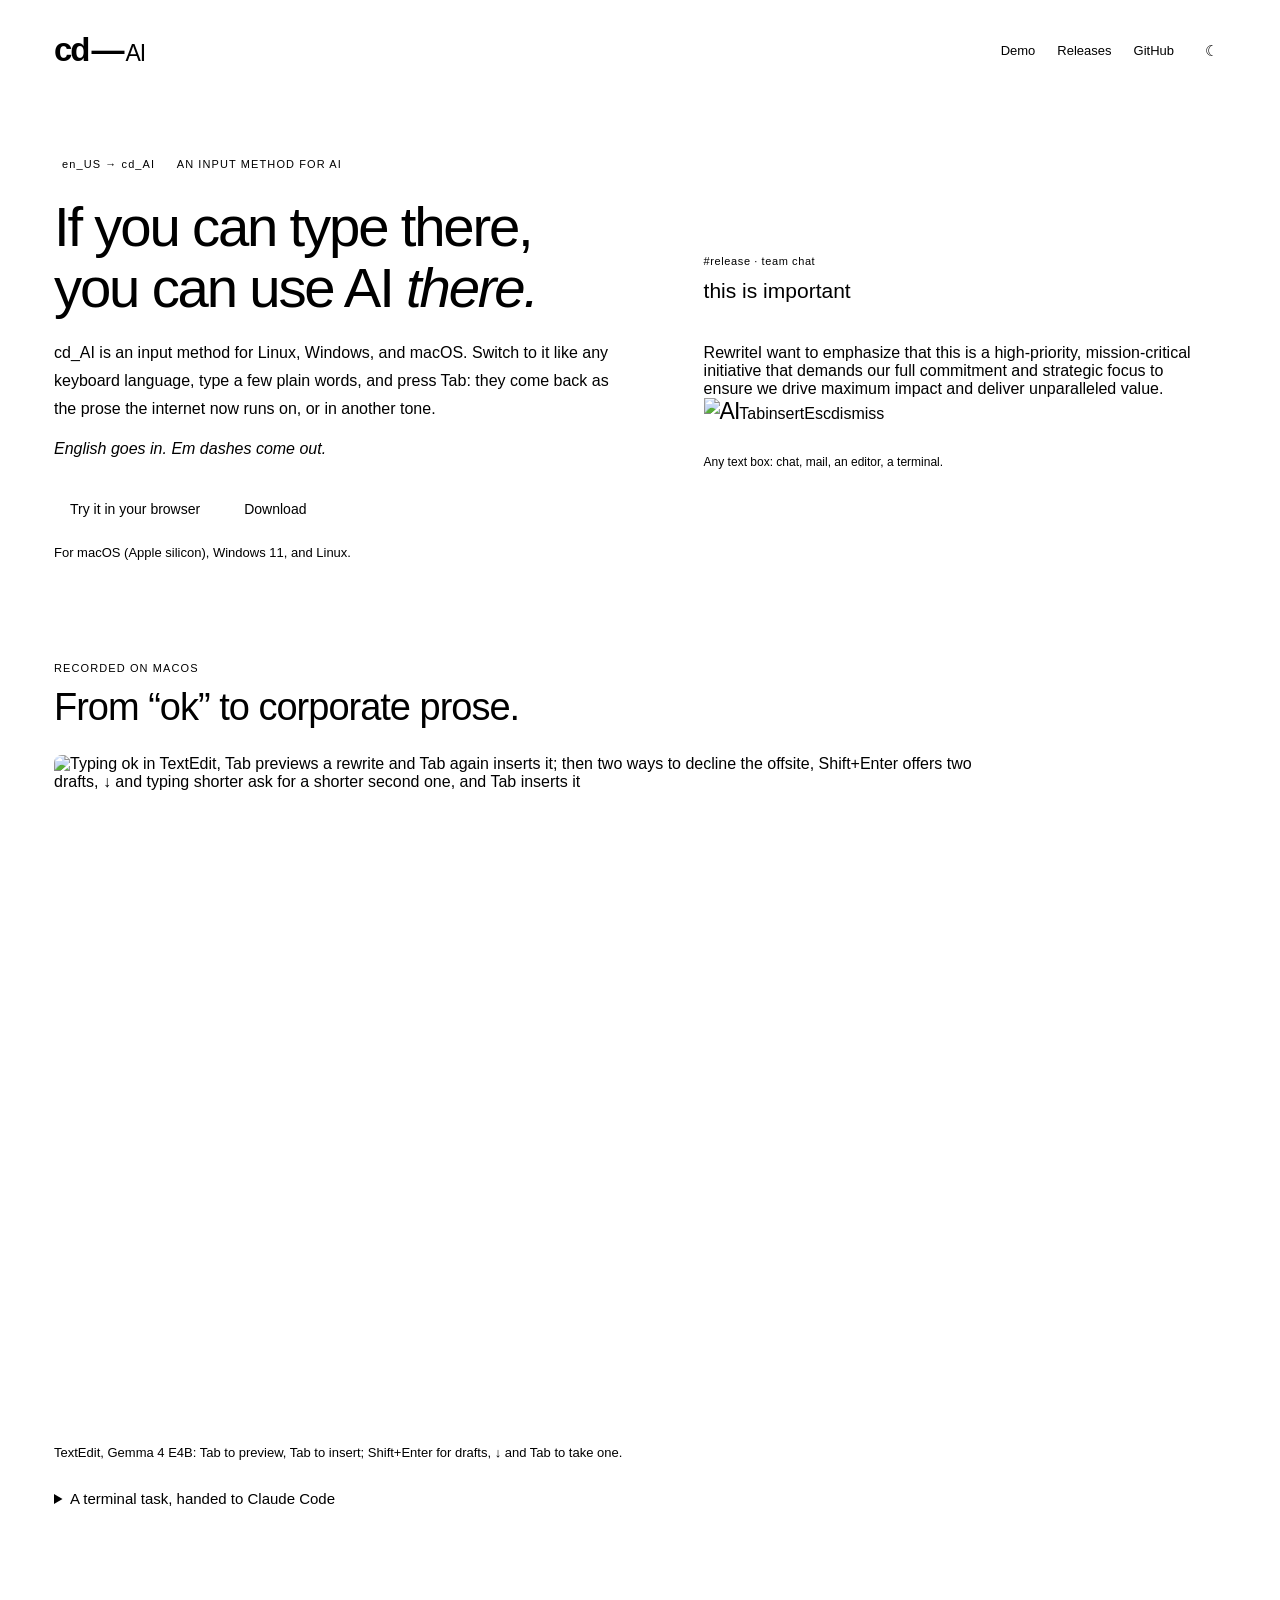
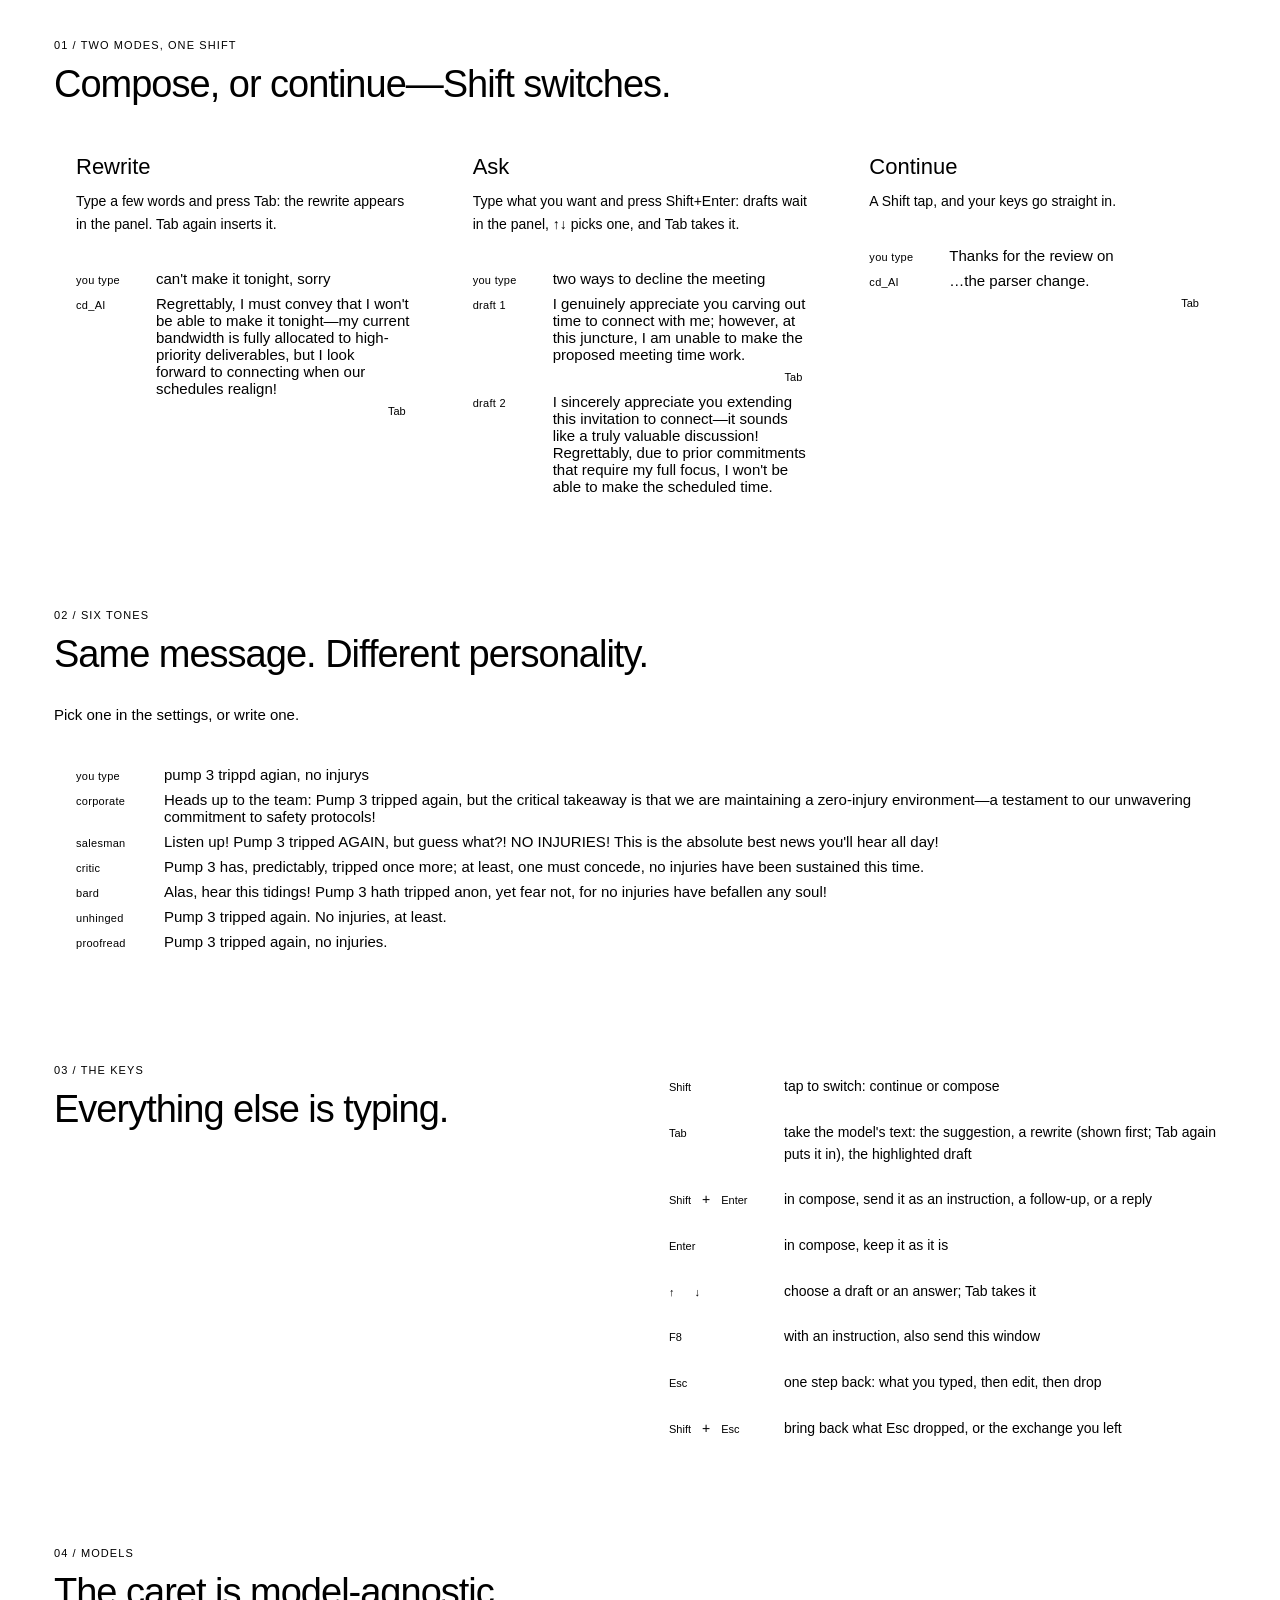
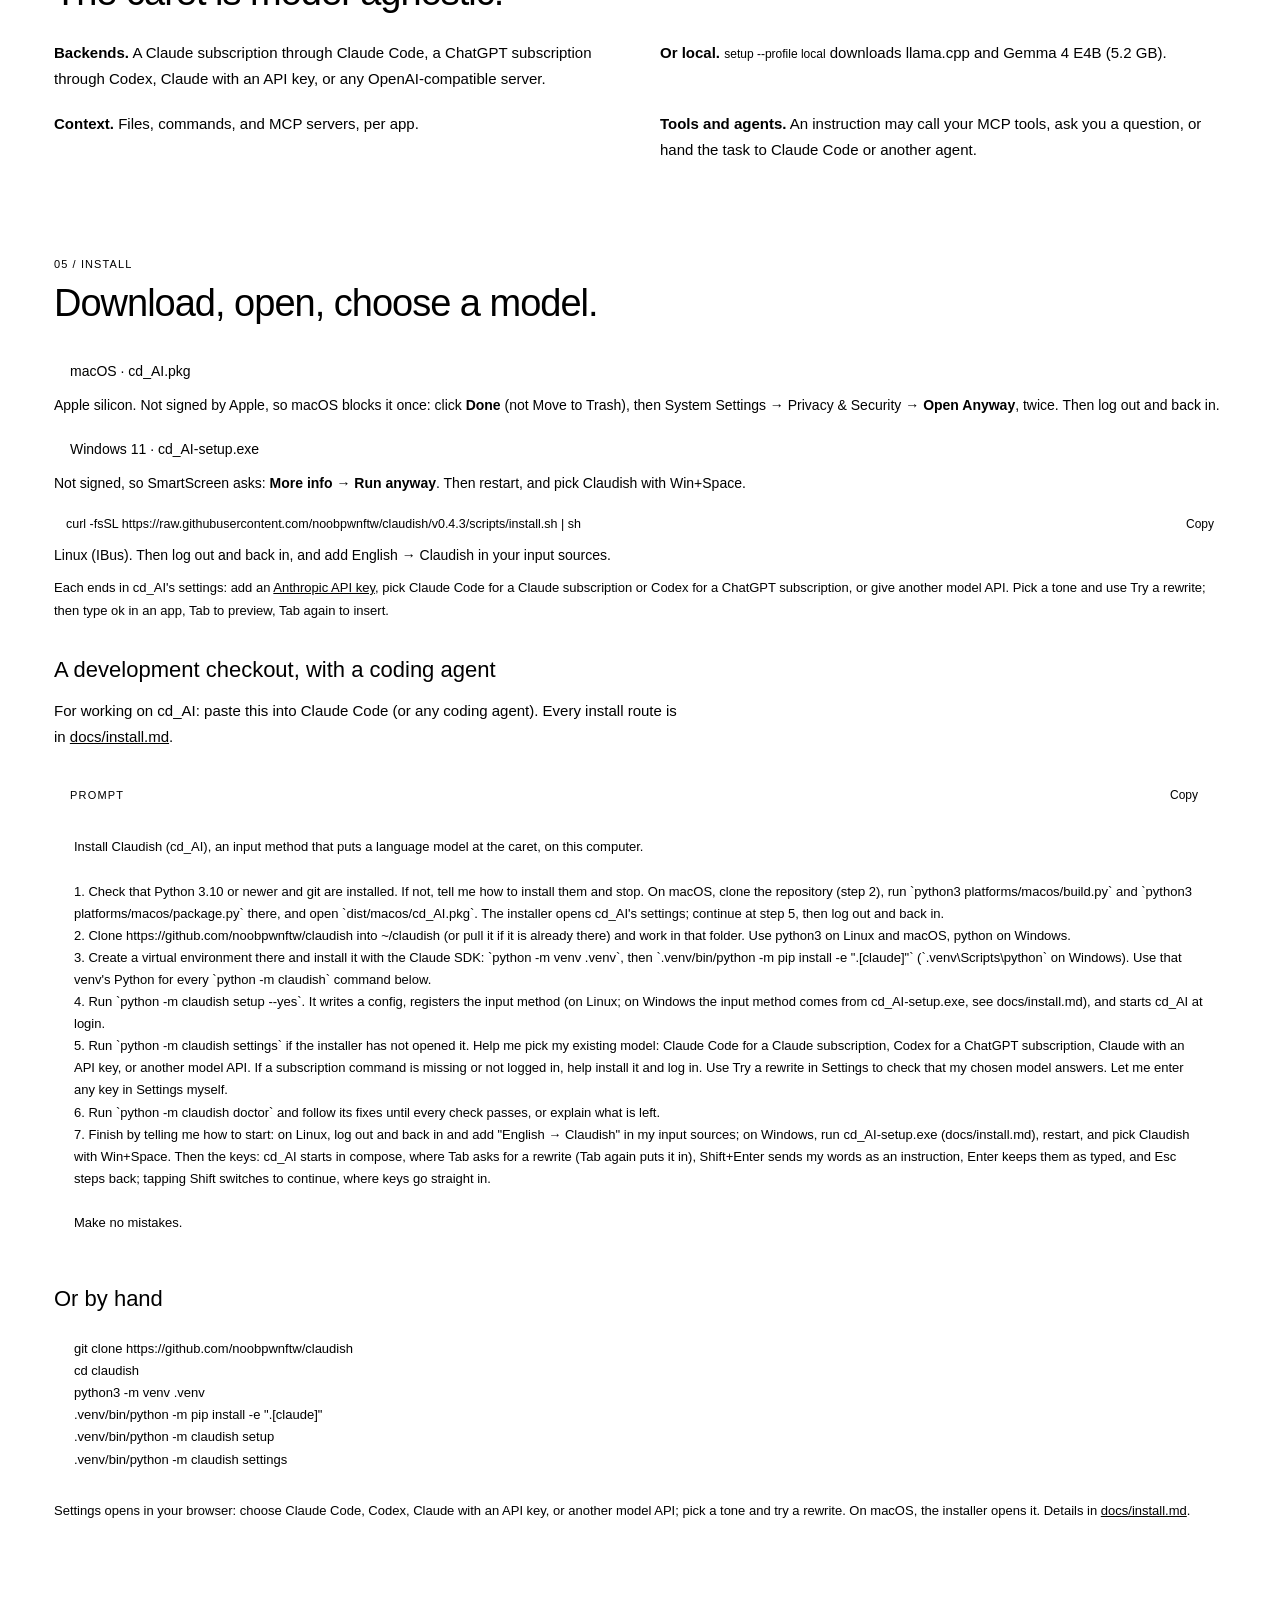
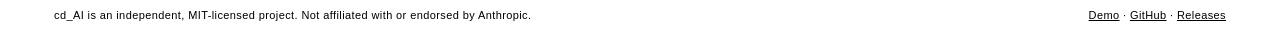
==== commit 18ec75b3: "0.4.3: version, changelog and release notes Co-Authored-By: Claude Opus 5.5 <noreply@anthropic.com>" ====
--- a/site/index.html
+++ b/site/index.html
@@ -125,7 +125,7 @@
             <span>Apple silicon. Not signed by Apple, so macOS blocks it once: click <b>Done</b> (not Move to Trash), then System Settings → Privacy &amp; Security → <b>Open Anyway</b>, twice. Then log out and back in.</span></li>
           <li><a class="button primary" href="https://github.com/noobpwnftw/claudish/releases/latest/download/cd_AI-setup.exe">Windows 11 · cd_AI-setup.exe</a>
             <span>Not signed, so SmartScreen asks: <b>More info</b> → <b>Run anyway</b>. Then restart, and pick Claudish with Win+Space.</span></li>
-          <li><div class="oneline"><code id="linux-line">curl -fsSL https://raw.githubusercontent.com/noobpwnftw/claudish/v0.4.2/scripts/install.sh | sh</code><button class="copy" type="button" data-copy="linux-line">Copy</button></div>
+          <li><div class="oneline"><code id="linux-line">curl -fsSL https://raw.githubusercontent.com/noobpwnftw/claudish/v0.4.3/scripts/install.sh | sh</code><button class="copy" type="button" data-copy="linux-line">Copy</button></div>
             <span>Linux (IBus). Then log out and back in, and add English → Claudish in your input sources.</span></li>
         </ul>
         <p class="body small">Each ends in cd_AI's settings: add an <a href="https://console.anthropic.com/settings/keys">Anthropic API key</a>, pick Claude Code for a Claude subscription or Codex for a ChatGPT subscription, or give another model API. Pick a tone and use Try a rewrite; then type ok in an app, Tab to preview, Tab again to insert.</p>
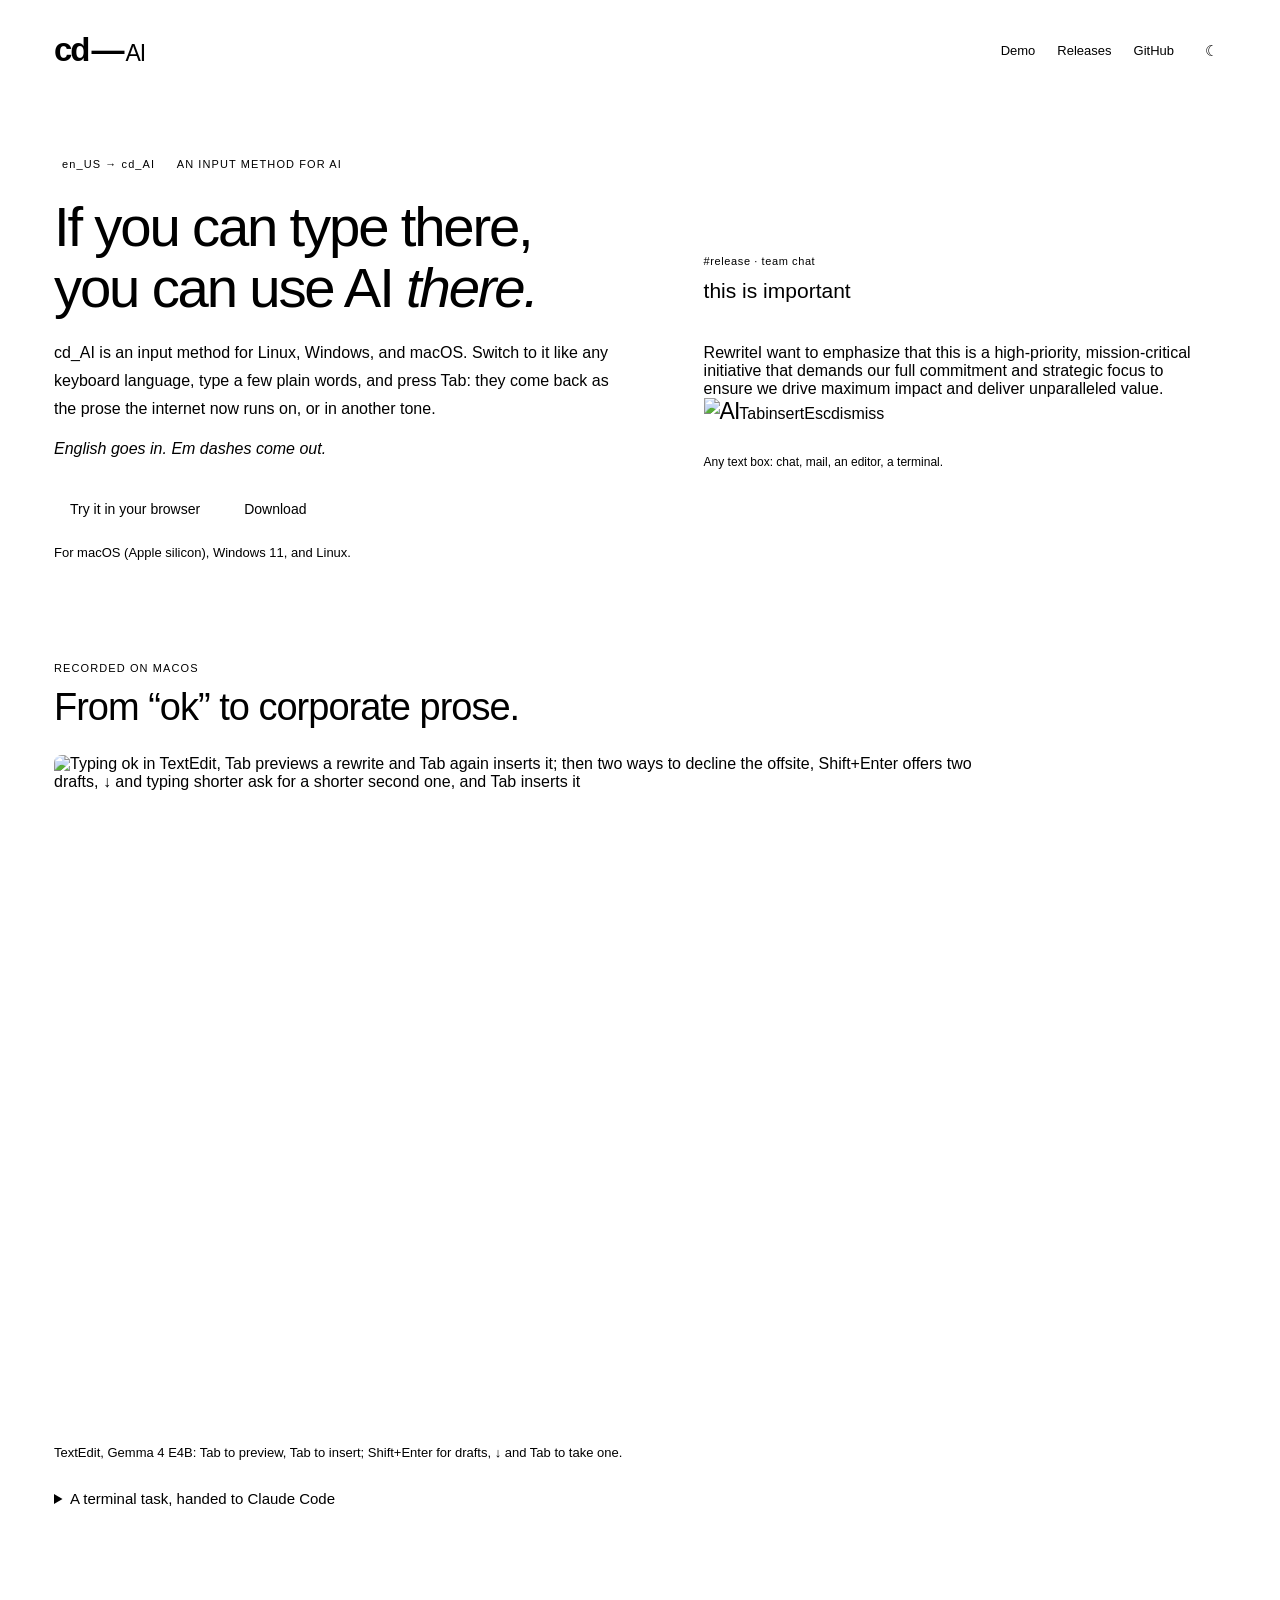
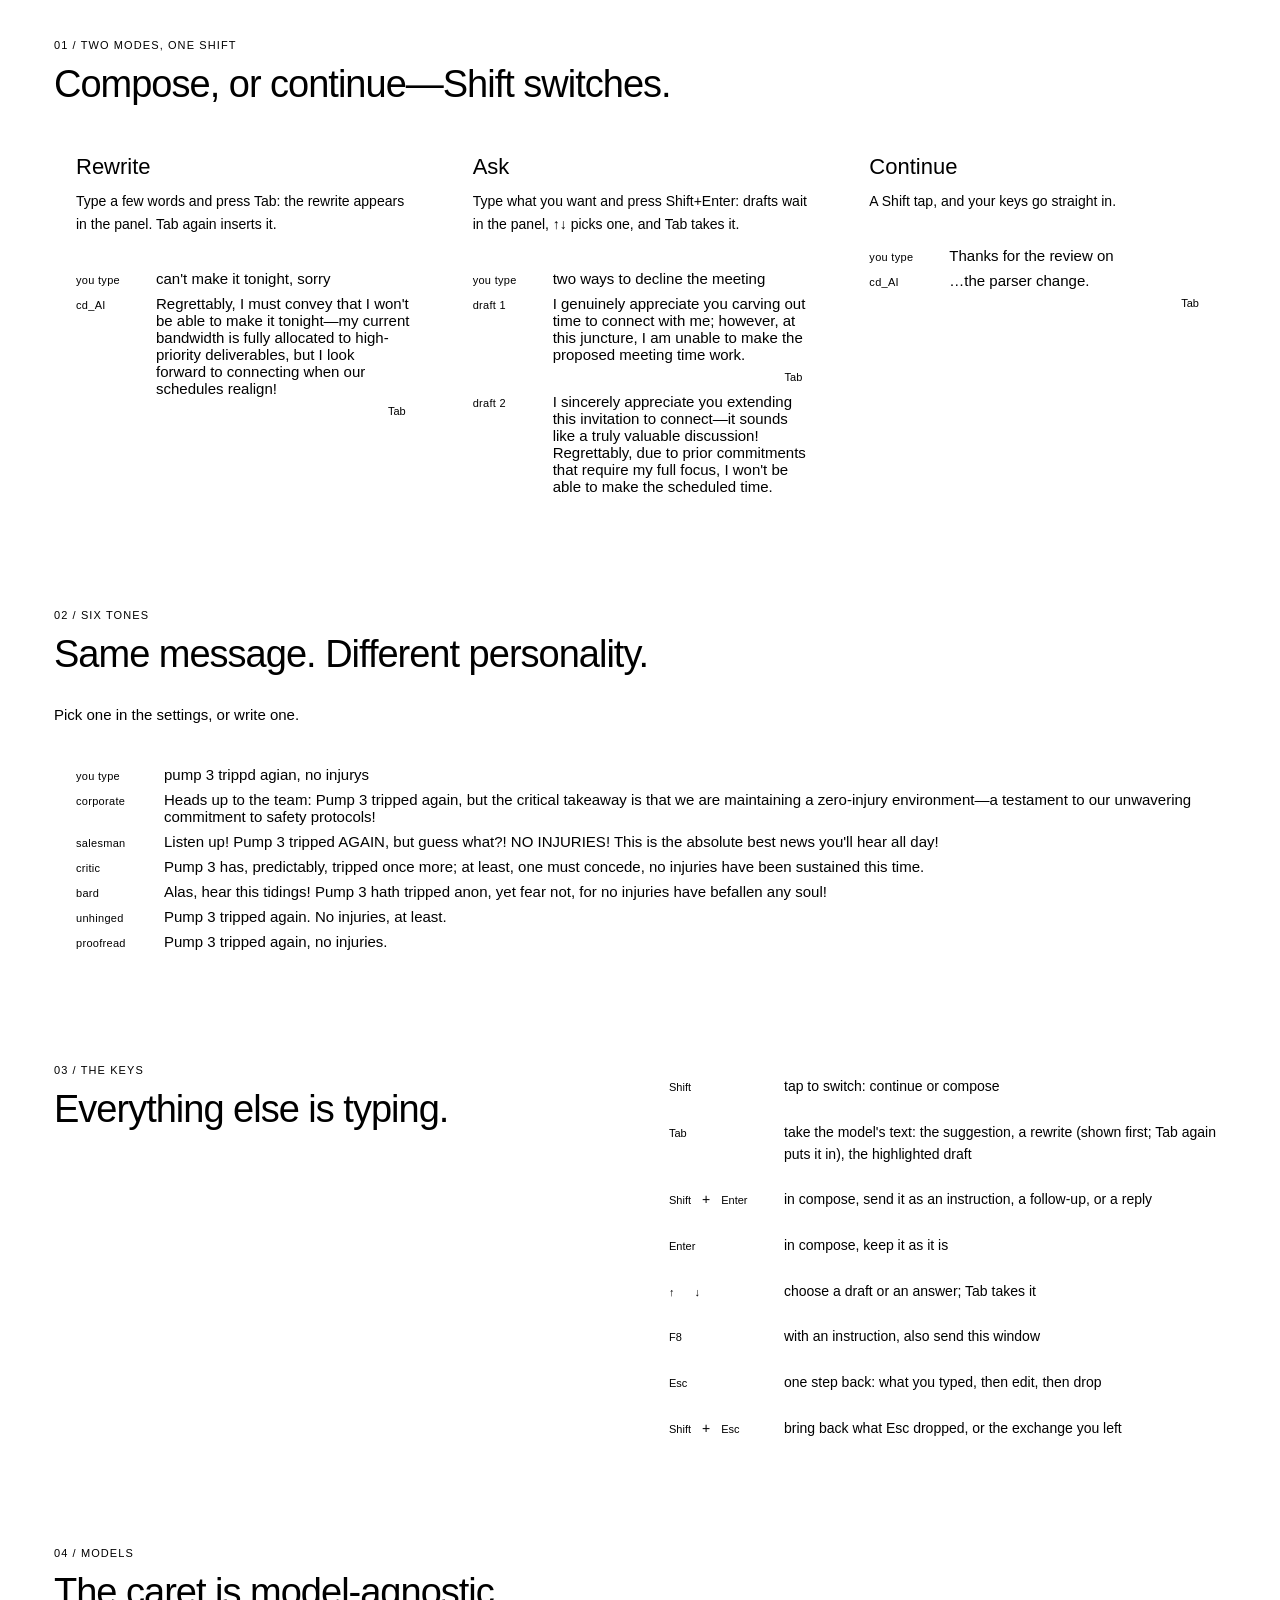
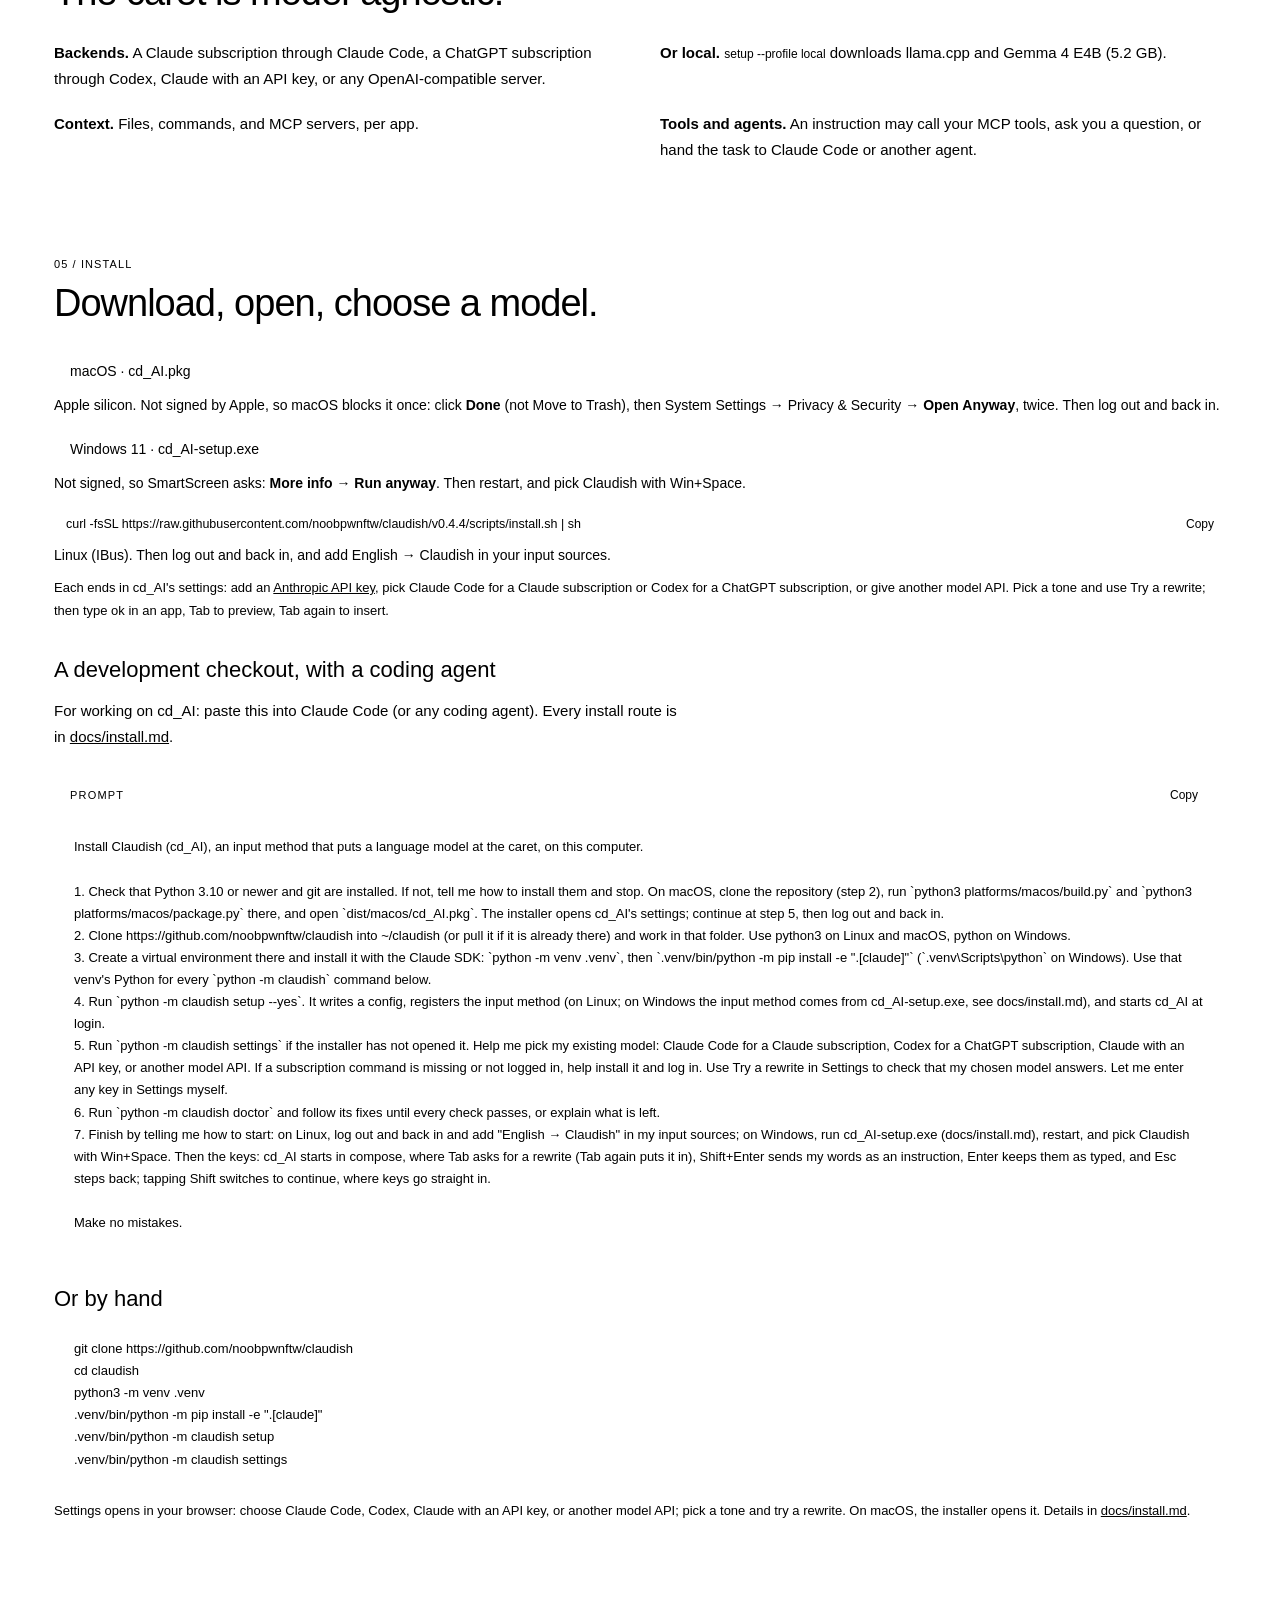
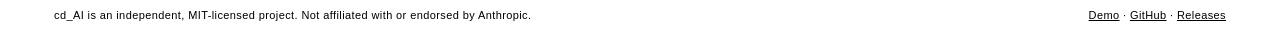
==== commit 25c85650: "Release 0.4.4: version, changelog and release notes Co-Authored-By: Claude Opus 5.5 <noreply@anthrop" ====
--- a/site/index.html
+++ b/site/index.html
@@ -125,7 +125,7 @@
             <span>Apple silicon. Not signed by Apple, so macOS blocks it once: click <b>Done</b> (not Move to Trash), then System Settings → Privacy &amp; Security → <b>Open Anyway</b>, twice. Then log out and back in.</span></li>
           <li><a class="button primary" href="https://github.com/noobpwnftw/claudish/releases/latest/download/cd_AI-setup.exe">Windows 11 · cd_AI-setup.exe</a>
             <span>Not signed, so SmartScreen asks: <b>More info</b> → <b>Run anyway</b>. Then restart, and pick Claudish with Win+Space.</span></li>
-          <li><div class="oneline"><code id="linux-line">curl -fsSL https://raw.githubusercontent.com/noobpwnftw/claudish/v0.4.3/scripts/install.sh | sh</code><button class="copy" type="button" data-copy="linux-line">Copy</button></div>
+          <li><div class="oneline"><code id="linux-line">curl -fsSL https://raw.githubusercontent.com/noobpwnftw/claudish/v0.4.4/scripts/install.sh | sh</code><button class="copy" type="button" data-copy="linux-line">Copy</button></div>
             <span>Linux (IBus). Then log out and back in, and add English → Claudish in your input sources.</span></li>
         </ul>
         <p class="body small">Each ends in cd_AI's settings: add an <a href="https://console.anthropic.com/settings/keys">Anthropic API key</a>, pick Claude Code for a Claude subscription or Codex for a ChatGPT subscription, or give another model API. Pick a tone and use Try a rewrite; then type ok in an app, Tab to preview, Tab again to insert.</p>
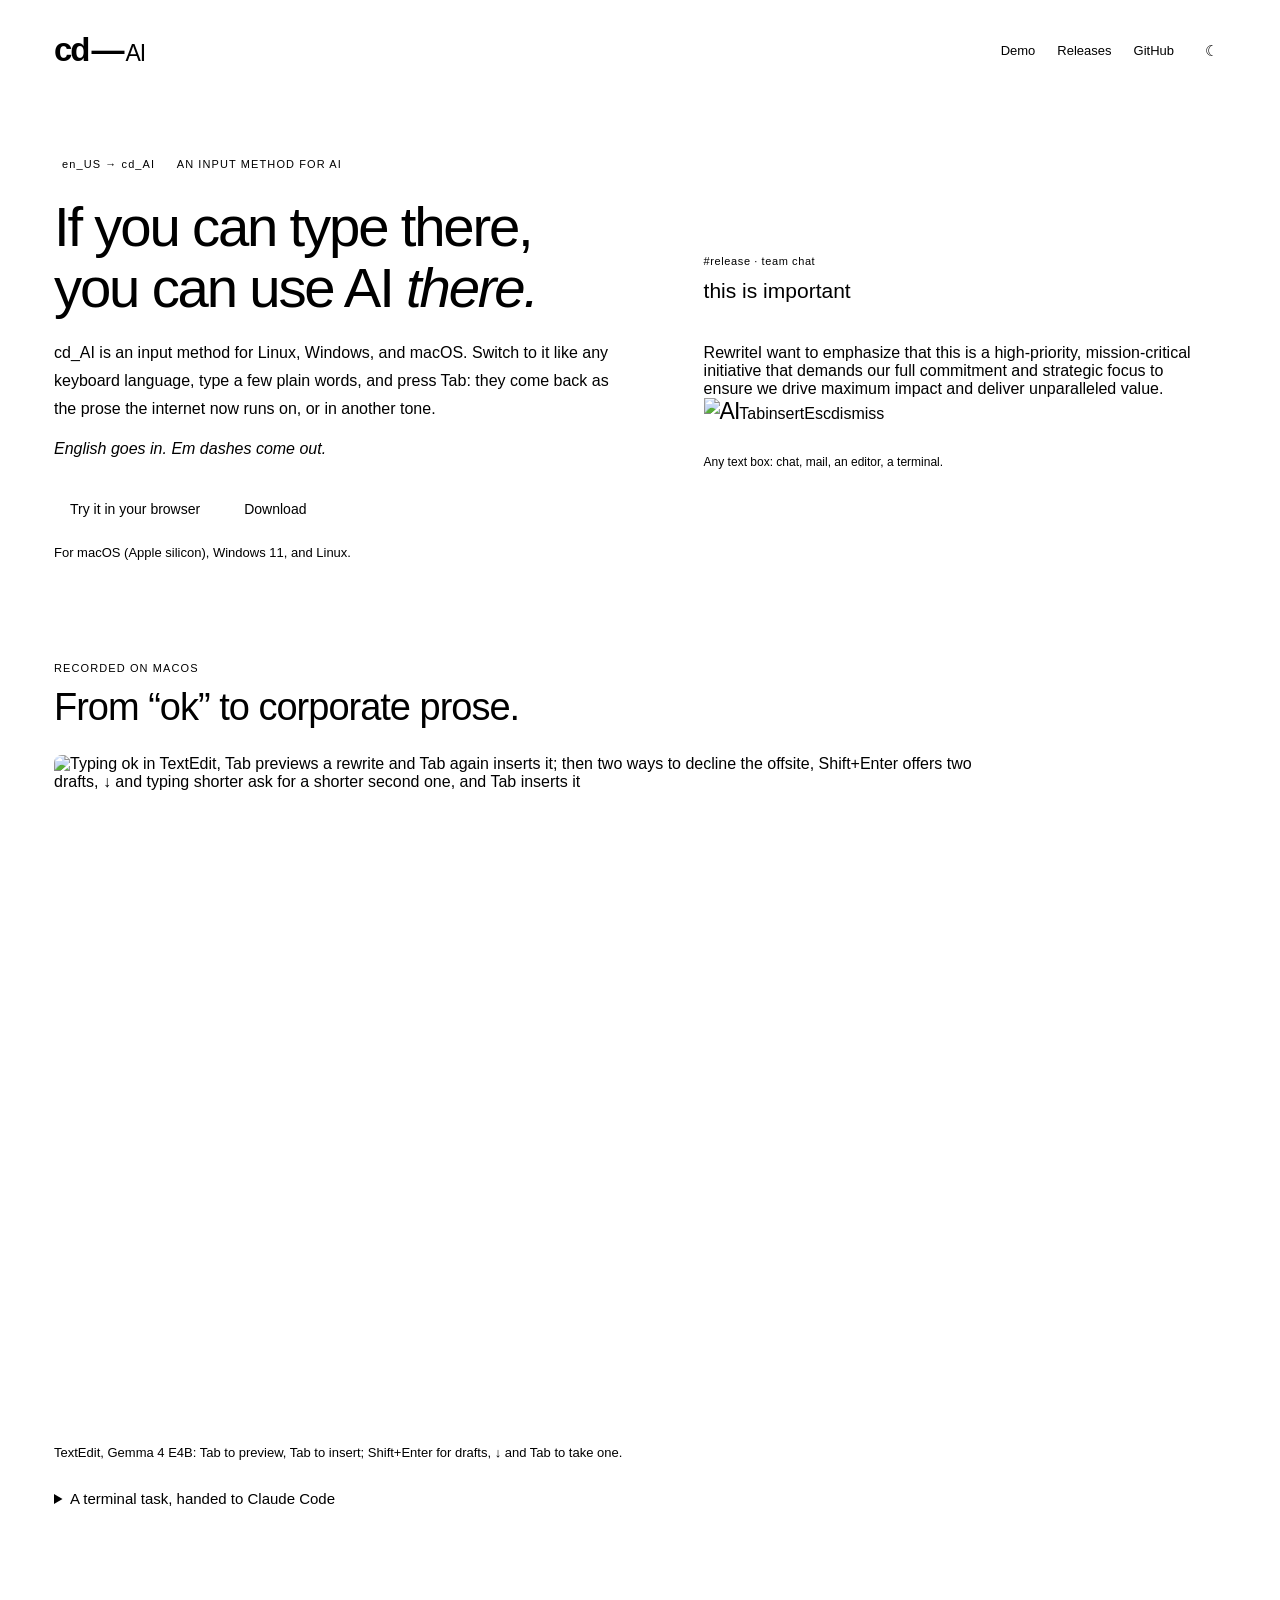
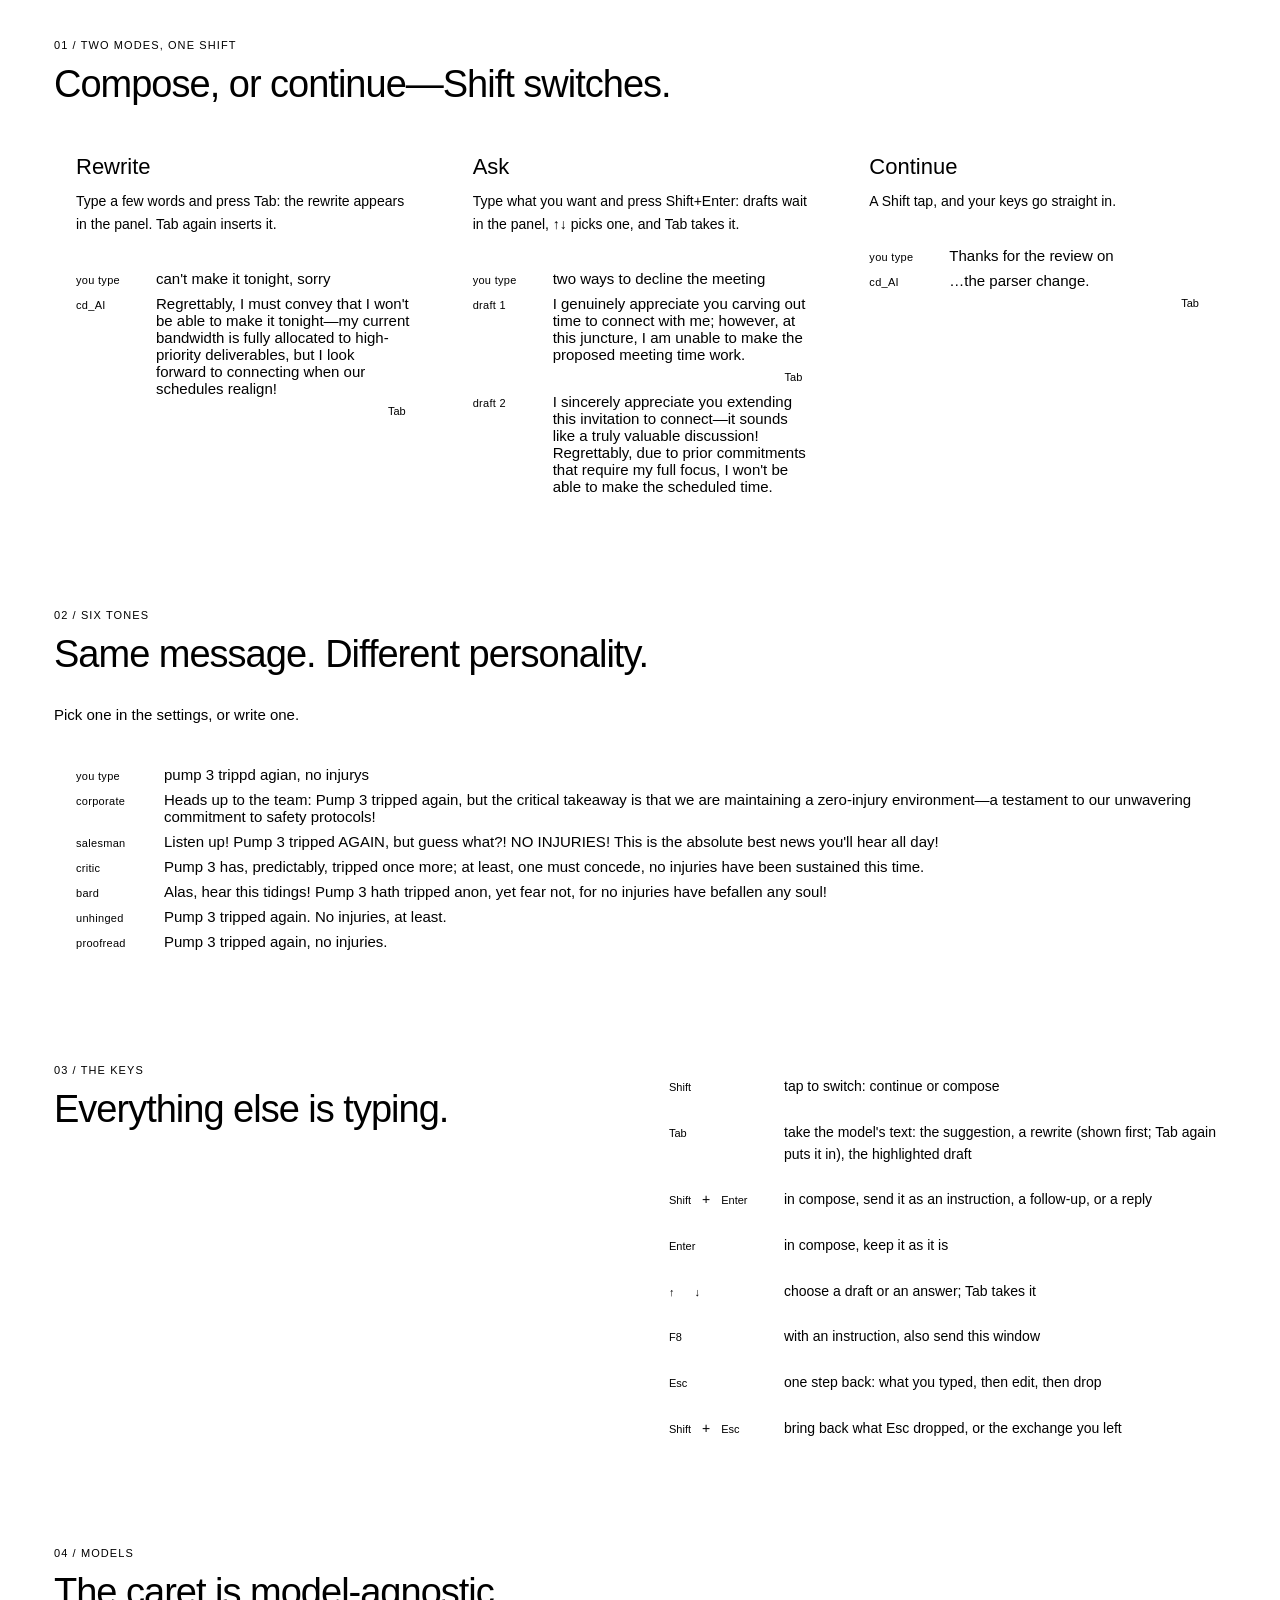
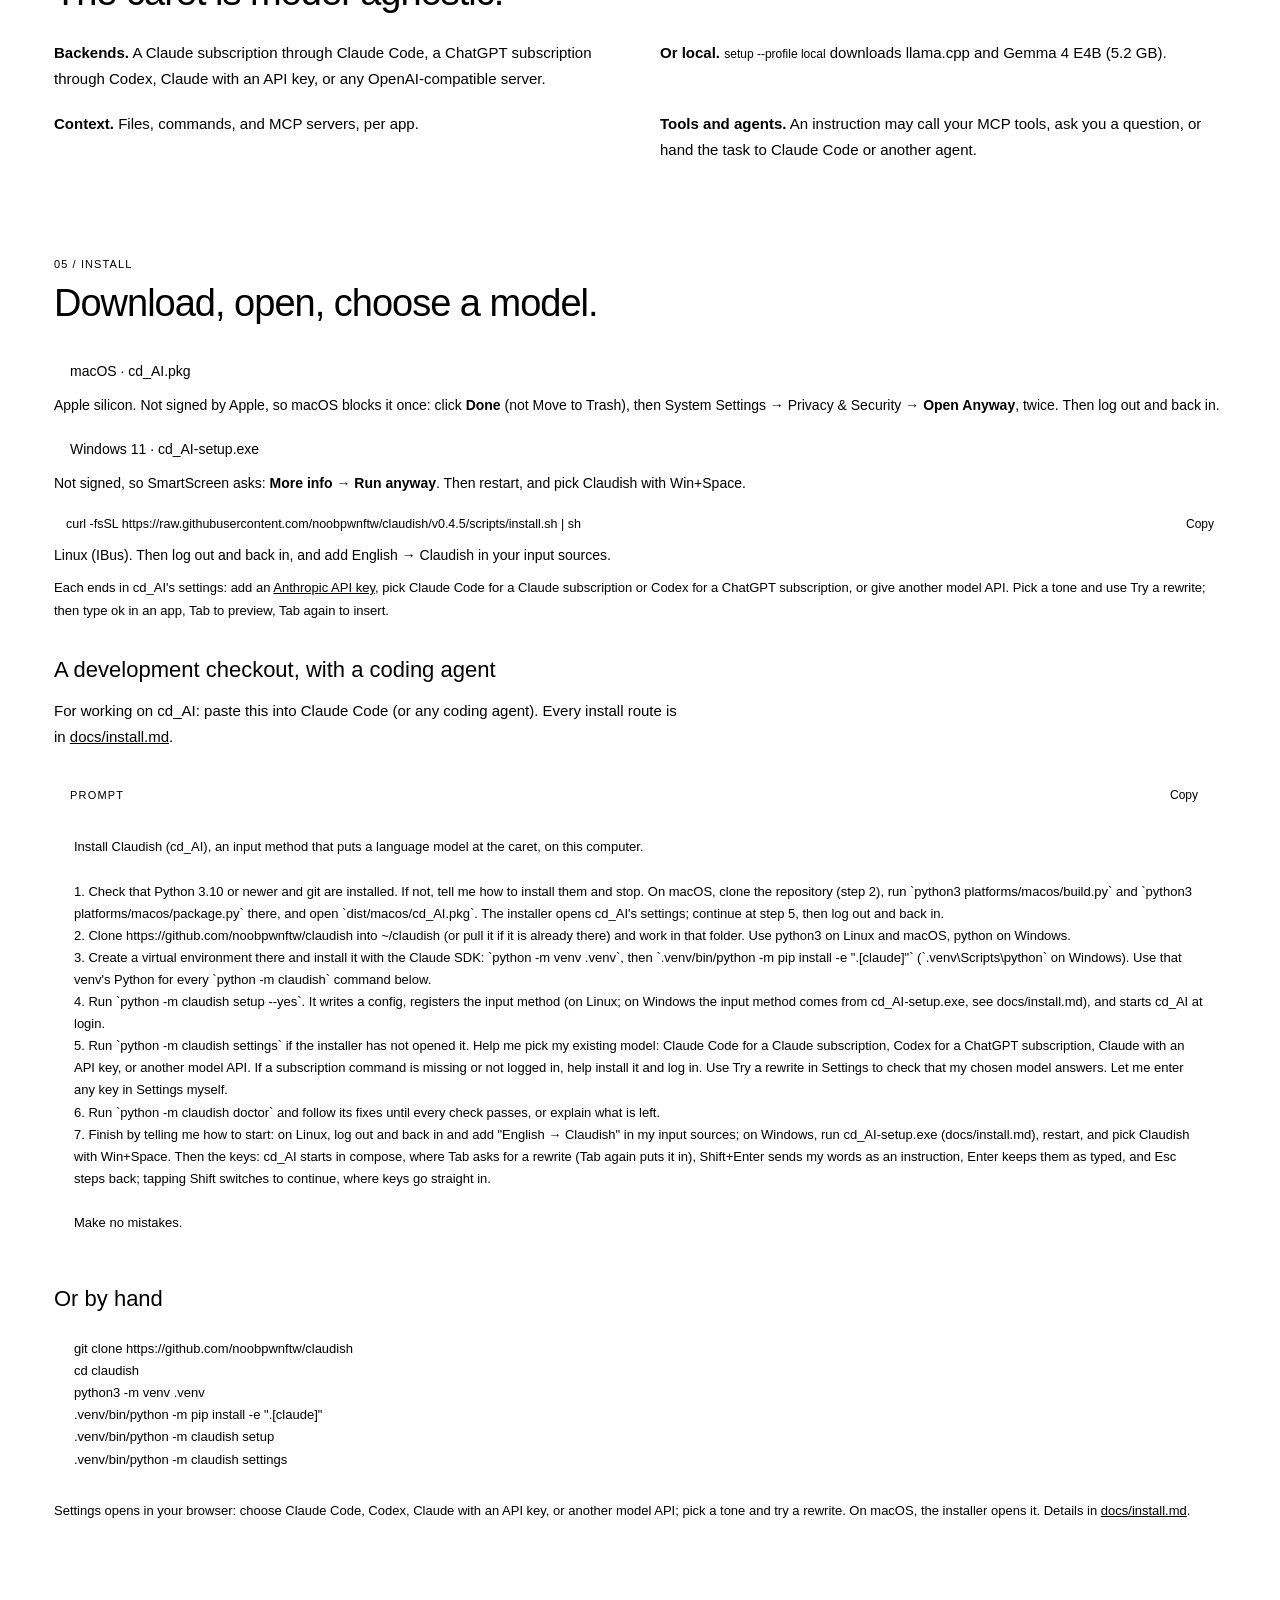
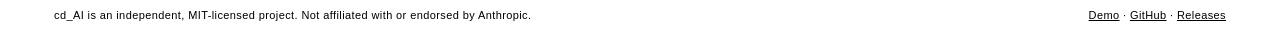
==== commit ebc32f3b: "Release 0.4.5: version, changelog and release notes Co-Authored-By: Claude Opus 5.5 <noreply@anthrop" ====
--- a/site/index.html
+++ b/site/index.html
@@ -125,7 +125,7 @@
             <span>Apple silicon. Not signed by Apple, so macOS blocks it once: click <b>Done</b> (not Move to Trash), then System Settings → Privacy &amp; Security → <b>Open Anyway</b>, twice. Then log out and back in.</span></li>
           <li><a class="button primary" href="https://github.com/noobpwnftw/claudish/releases/latest/download/cd_AI-setup.exe">Windows 11 · cd_AI-setup.exe</a>
             <span>Not signed, so SmartScreen asks: <b>More info</b> → <b>Run anyway</b>. Then restart, and pick Claudish with Win+Space.</span></li>
-          <li><div class="oneline"><code id="linux-line">curl -fsSL https://raw.githubusercontent.com/noobpwnftw/claudish/v0.4.4/scripts/install.sh | sh</code><button class="copy" type="button" data-copy="linux-line">Copy</button></div>
+          <li><div class="oneline"><code id="linux-line">curl -fsSL https://raw.githubusercontent.com/noobpwnftw/claudish/v0.4.5/scripts/install.sh | sh</code><button class="copy" type="button" data-copy="linux-line">Copy</button></div>
             <span>Linux (IBus). Then log out and back in, and add English → Claudish in your input sources.</span></li>
         </ul>
         <p class="body small">Each ends in cd_AI's settings: add an <a href="https://console.anthropic.com/settings/keys">Anthropic API key</a>, pick Claude Code for a Claude subscription or Codex for a ChatGPT subscription, or give another model API. Pick a tone and use Try a rewrite; then type ok in an app, Tab to preview, Tab again to insert.</p>
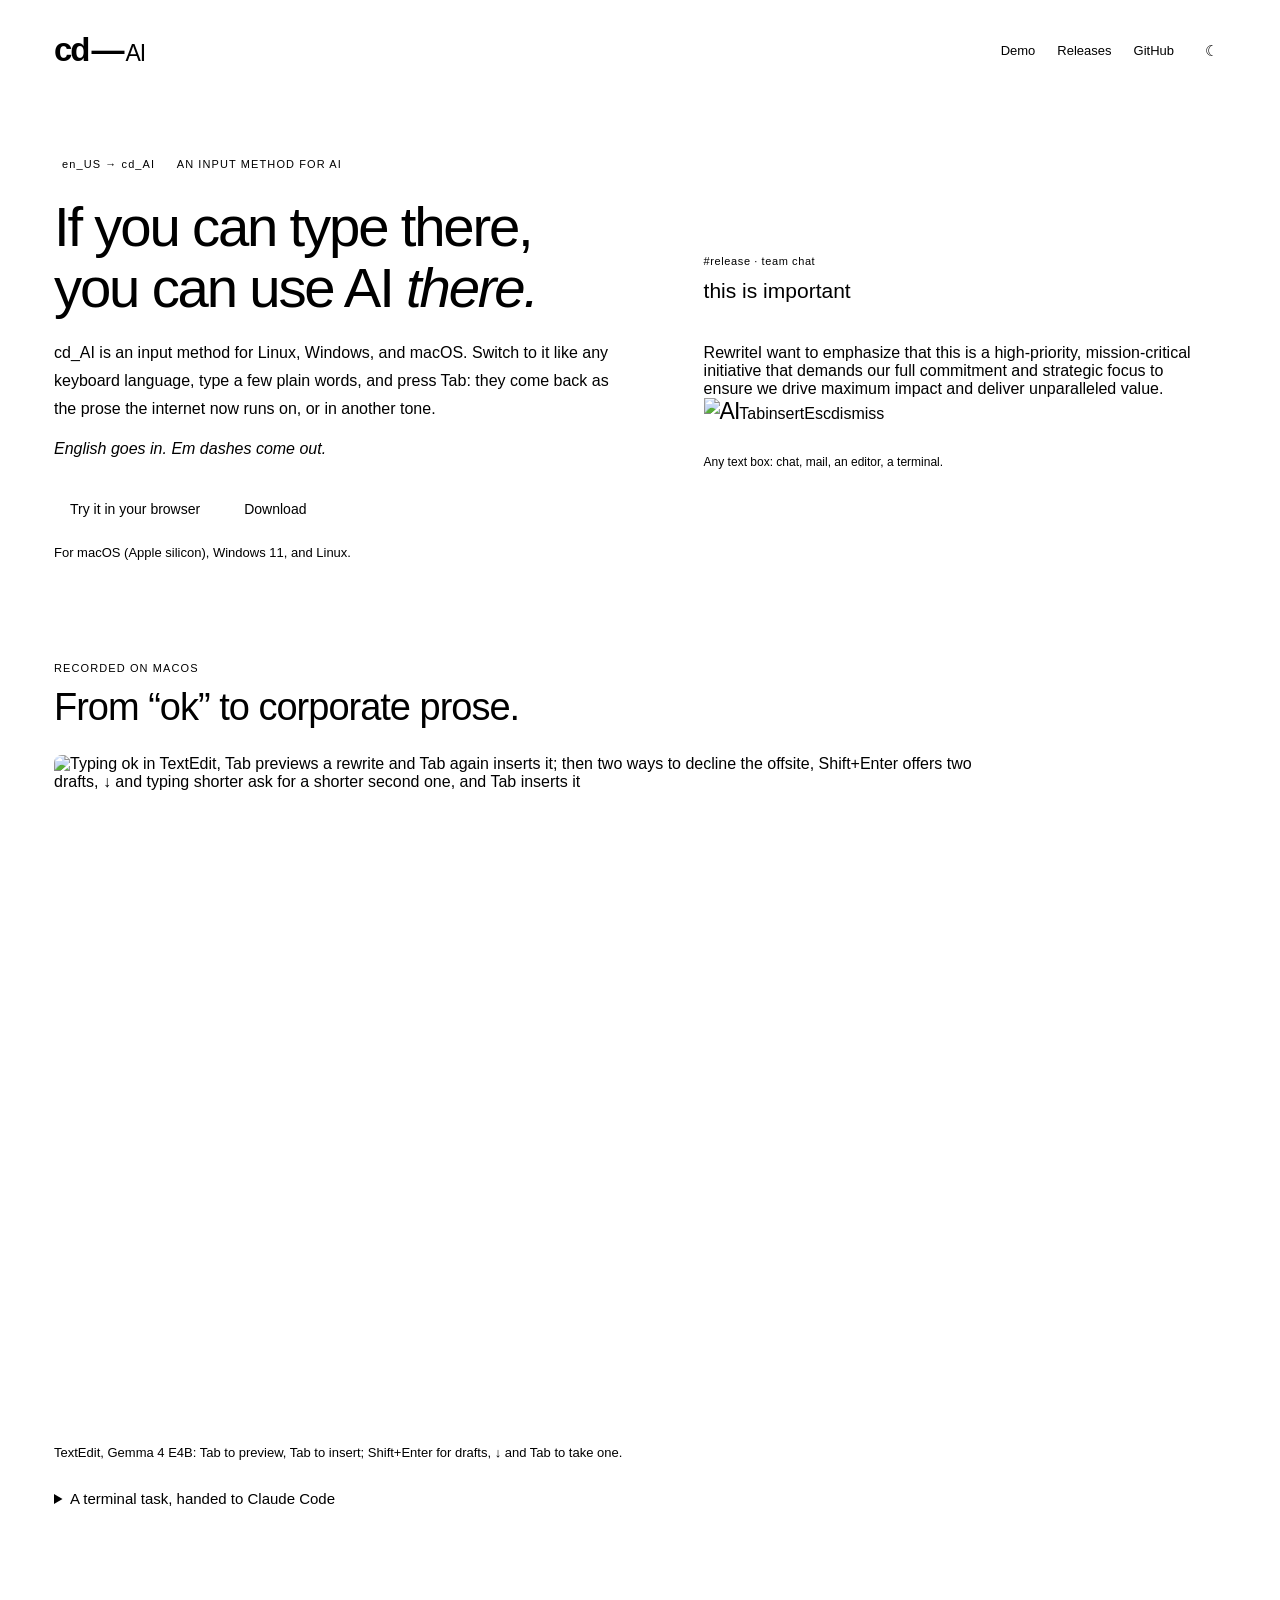
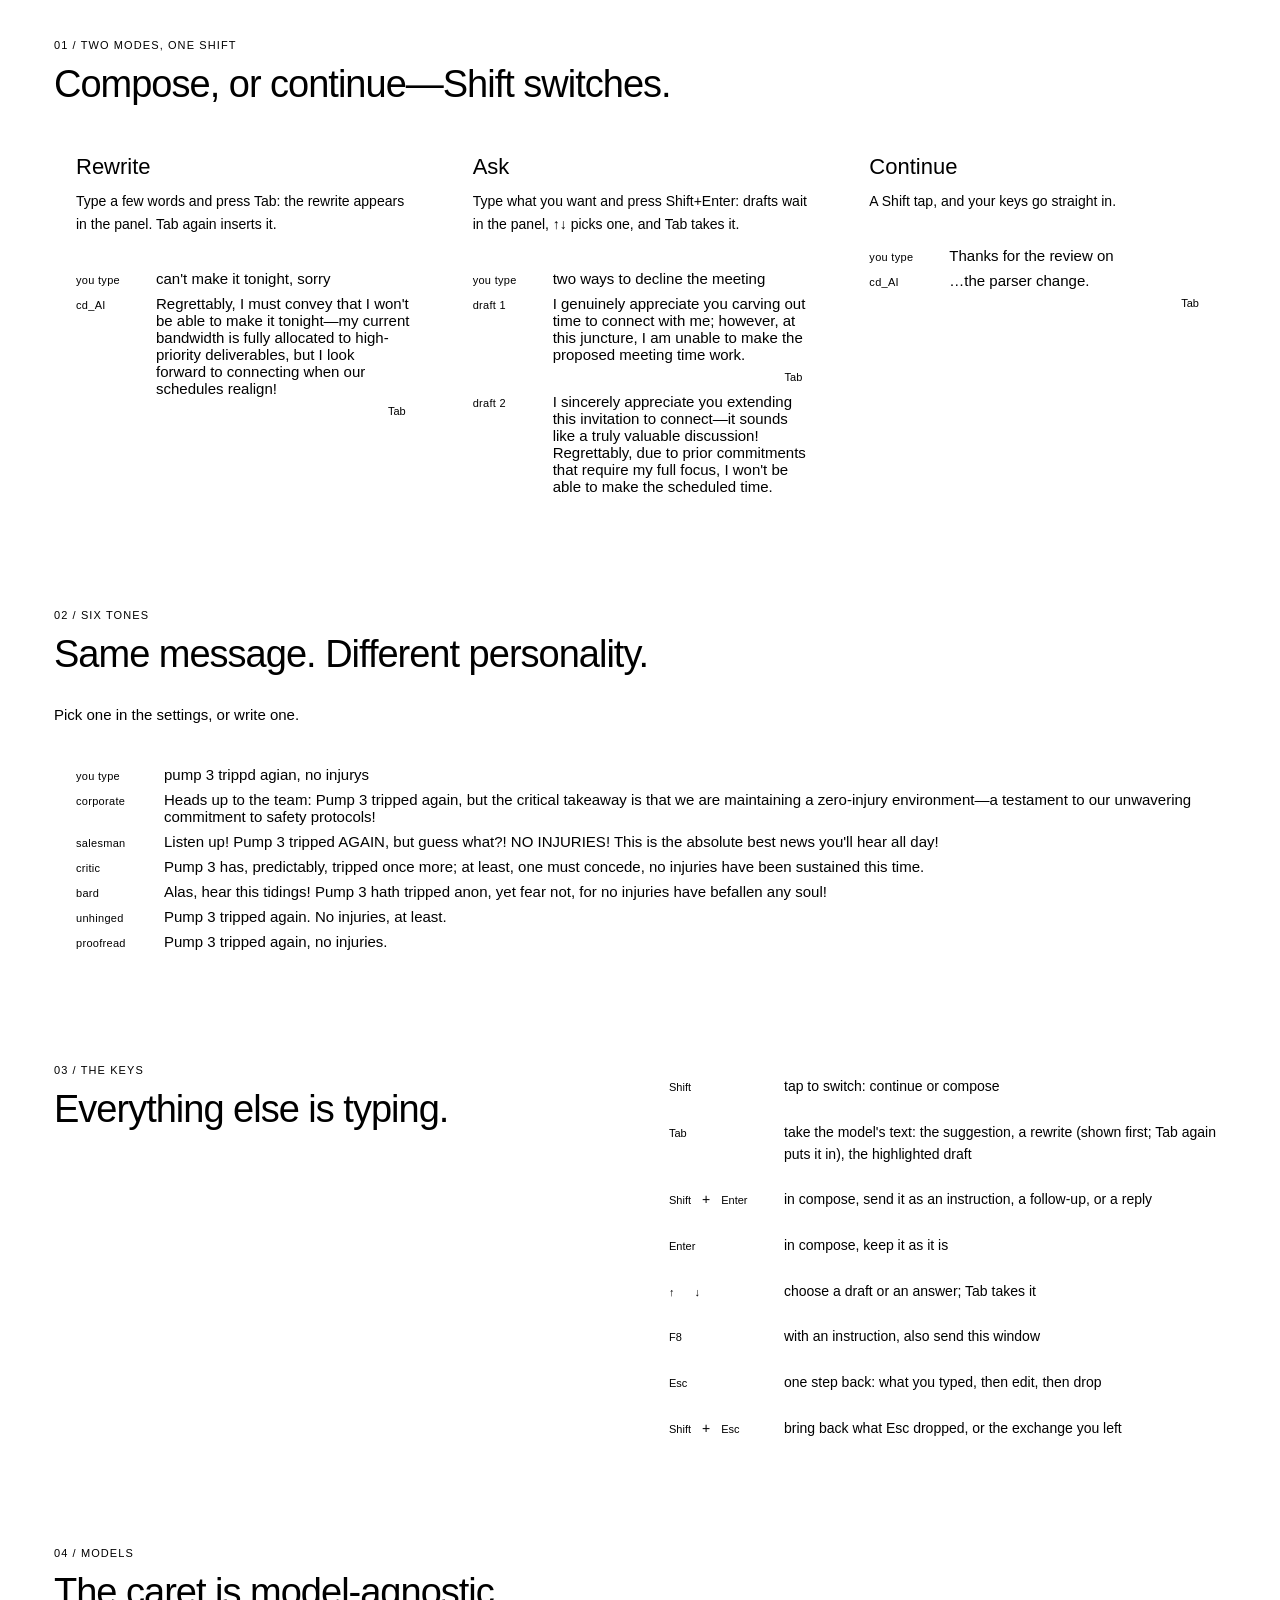
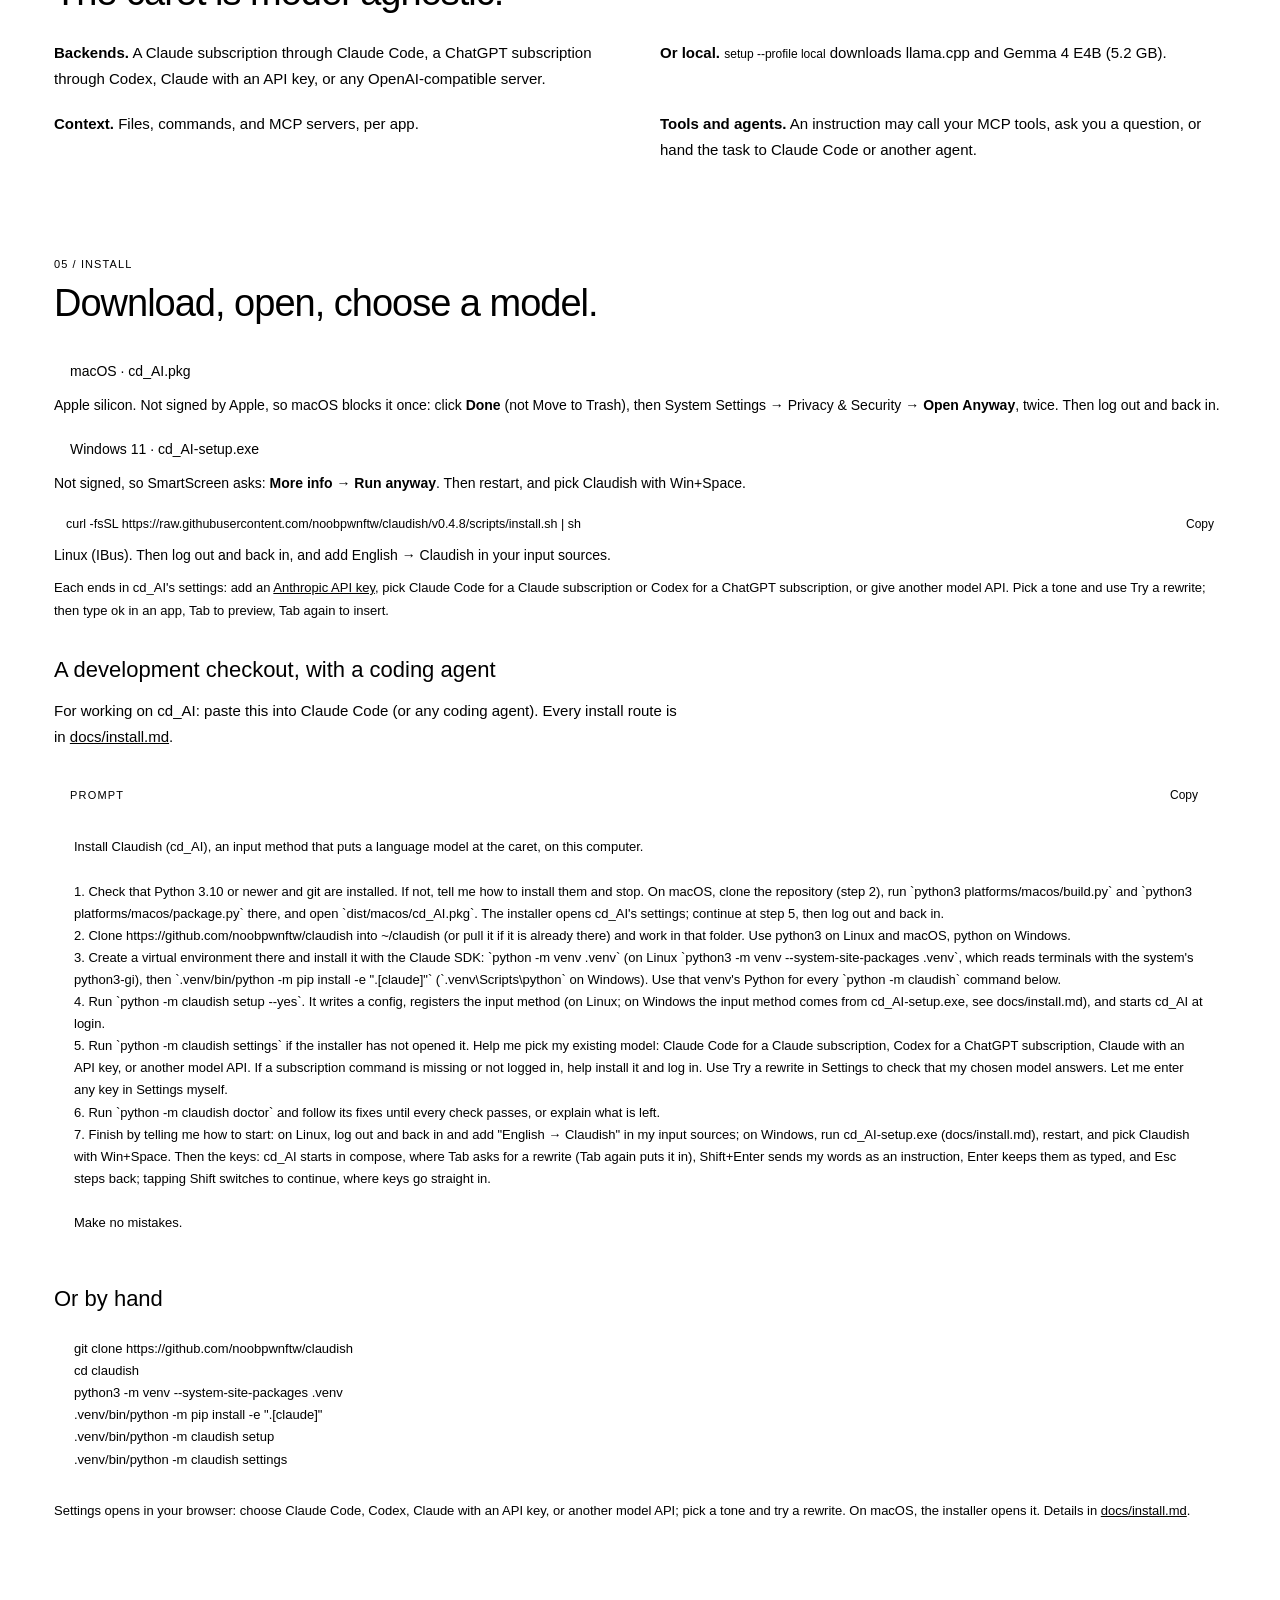
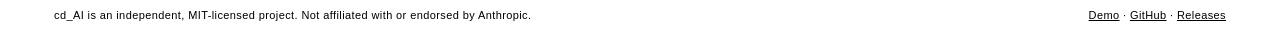
==== commit 5896858d: "cd_AI 0.4.8 Co-Authored-By: Claude Opus 5.5 <noreply@anthropic.com>" ====
--- a/site/index.html
+++ b/site/index.html
@@ -125,7 +125,7 @@
             <span>Apple silicon. Not signed by Apple, so macOS blocks it once: click <b>Done</b> (not Move to Trash), then System Settings → Privacy &amp; Security → <b>Open Anyway</b>, twice. Then log out and back in.</span></li>
           <li><a class="button primary" href="https://github.com/noobpwnftw/claudish/releases/latest/download/cd_AI-setup.exe">Windows 11 · cd_AI-setup.exe</a>
             <span>Not signed, so SmartScreen asks: <b>More info</b> → <b>Run anyway</b>. Then restart, and pick Claudish with Win+Space.</span></li>
-          <li><div class="oneline"><code id="linux-line">curl -fsSL https://raw.githubusercontent.com/noobpwnftw/claudish/v0.4.5/scripts/install.sh | sh</code><button class="copy" type="button" data-copy="linux-line">Copy</button></div>
+          <li><div class="oneline"><code id="linux-line">curl -fsSL https://raw.githubusercontent.com/noobpwnftw/claudish/v0.4.8/scripts/install.sh | sh</code><button class="copy" type="button" data-copy="linux-line">Copy</button></div>
             <span>Linux (IBus). Then log out and back in, and add English → Claudish in your input sources.</span></li>
         </ul>
         <p class="body small">Each ends in cd_AI's settings: add an <a href="https://console.anthropic.com/settings/keys">Anthropic API key</a>, pick Claude Code for a Claude subscription or Codex for a ChatGPT subscription, or give another model API. Pick a tone and use Try a rewrite; then type ok in an app, Tab to preview, Tab again to insert.</p>
@@ -137,7 +137,7 @@
 
 1. Check that Python 3.10 or newer and git are installed. If not, tell me how to install them and stop. On macOS, clone the repository (step 2), run `python3 platforms/macos/build.py` and `python3 platforms/macos/package.py` there, and open `dist/macos/cd_AI.pkg`. The installer opens cd_AI's settings; continue at step 5, then log out and back in.
 2. Clone https://github.com/noobpwnftw/claudish into ~/claudish (or pull it if it is already there) and work in that folder. Use python3 on Linux and macOS, python on Windows.
-3. Create a virtual environment there and install it with the Claude SDK: `python -m venv .venv`, then `.venv/bin/python -m pip install -e ".[claude]"` (`.venv\Scripts\python` on Windows). Use that venv's Python for every `python -m claudish` command below.
+3. Create a virtual environment there and install it with the Claude SDK: `python -m venv .venv` (on Linux `python3 -m venv --system-site-packages .venv`, which reads terminals with the system's python3-gi), then `.venv/bin/python -m pip install -e ".[claude]"` (`.venv\Scripts\python` on Windows). Use that venv's Python for every `python -m claudish` command below.
 4. Run `python -m claudish setup --yes`. It writes a config, registers the input method (on Linux; on Windows the input method comes from cd_AI-setup.exe, see docs/install.md), and starts cd_AI at login.
 5. Run `python -m claudish settings` if the installer has not opened it. Help me pick my existing model: Claude Code for a Claude subscription, Codex for a ChatGPT subscription, Claude with an API key, or another model API. If a subscription command is missing or not logged in, help install it and log in. Use Try a rewrite in Settings to check that my chosen model answers. Let me enter any key in Settings myself.
 6. Run `python -m claudish doctor` and follow its fixes until every check passes, or explain what is left.
@@ -148,7 +148,7 @@
         <h3 class="by-hand">Or by hand</h3>
         <pre class="commands">git clone https://github.com/noobpwnftw/claudish
 cd claudish
-python3 -m venv .venv
+python3 -m venv --system-site-packages .venv
 .venv/bin/python -m pip install -e ".[claude]"
 .venv/bin/python -m claudish setup
 .venv/bin/python -m claudish settings</pre>
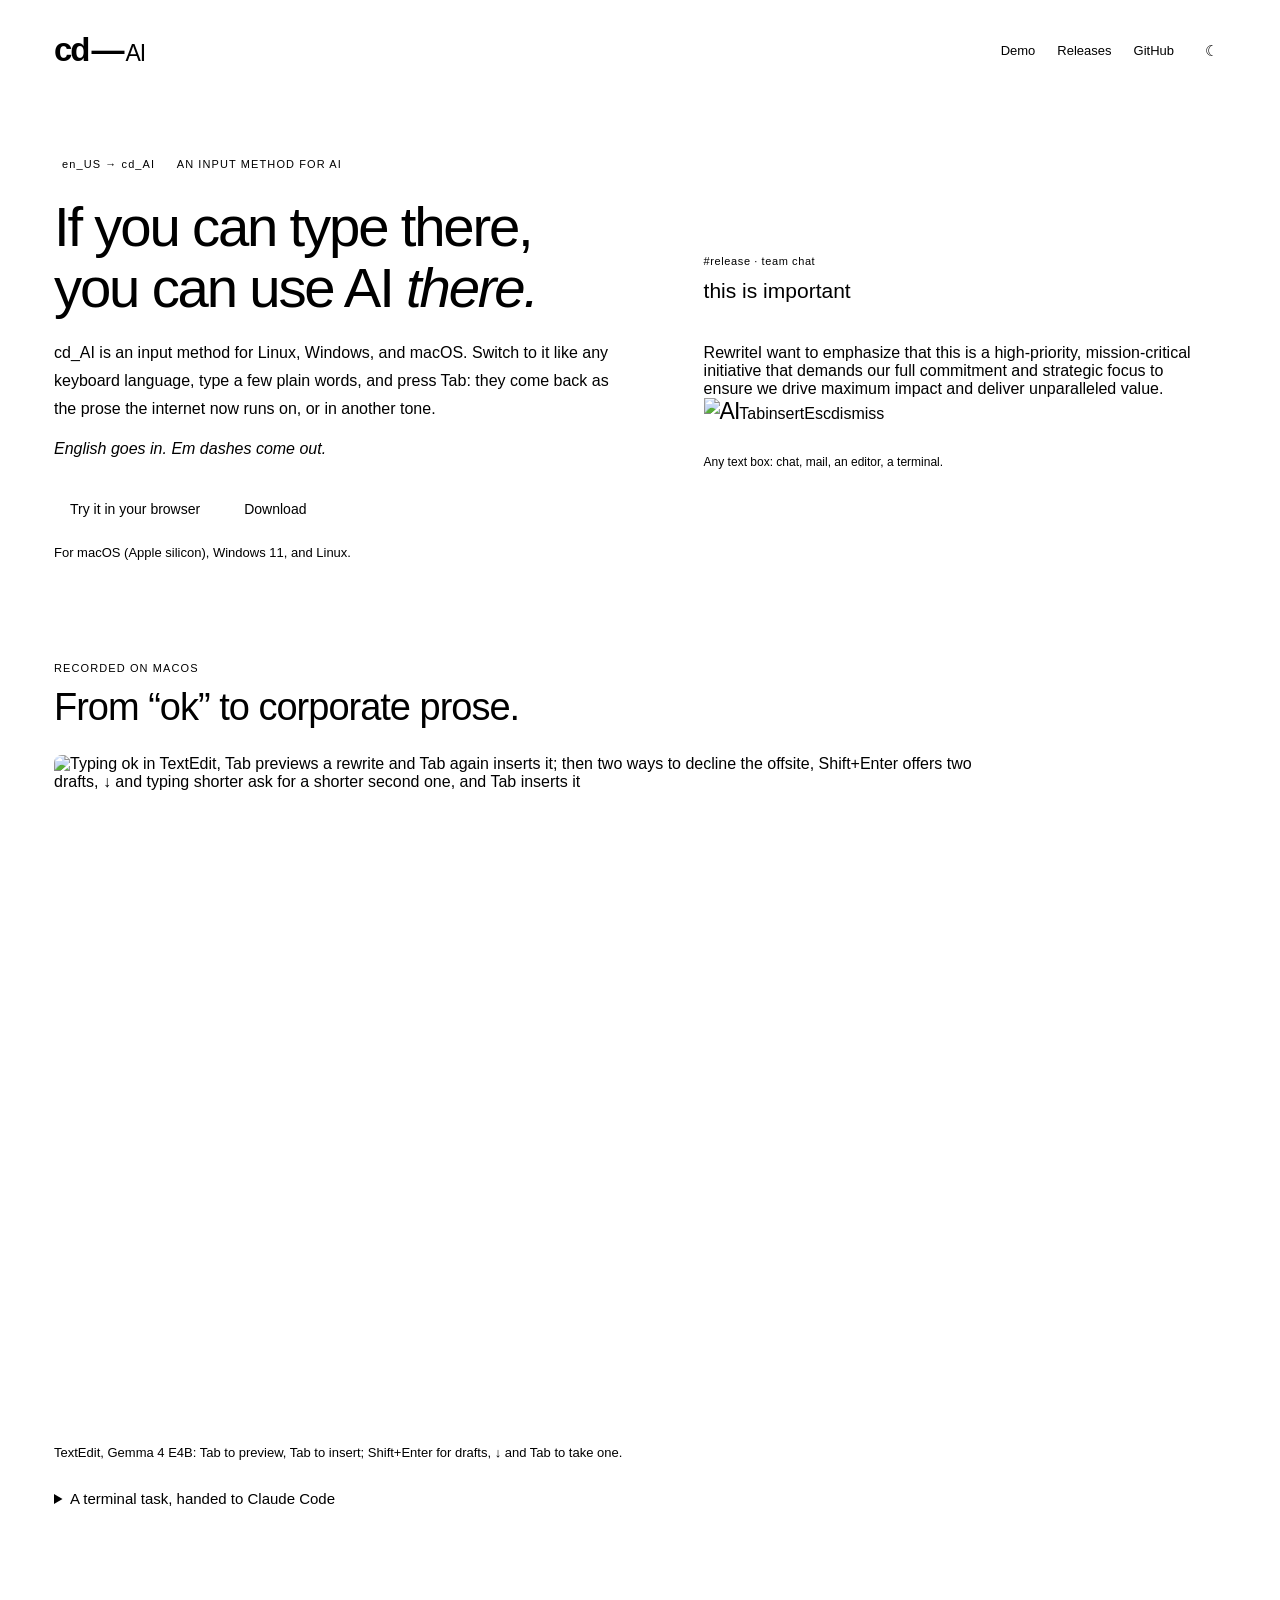
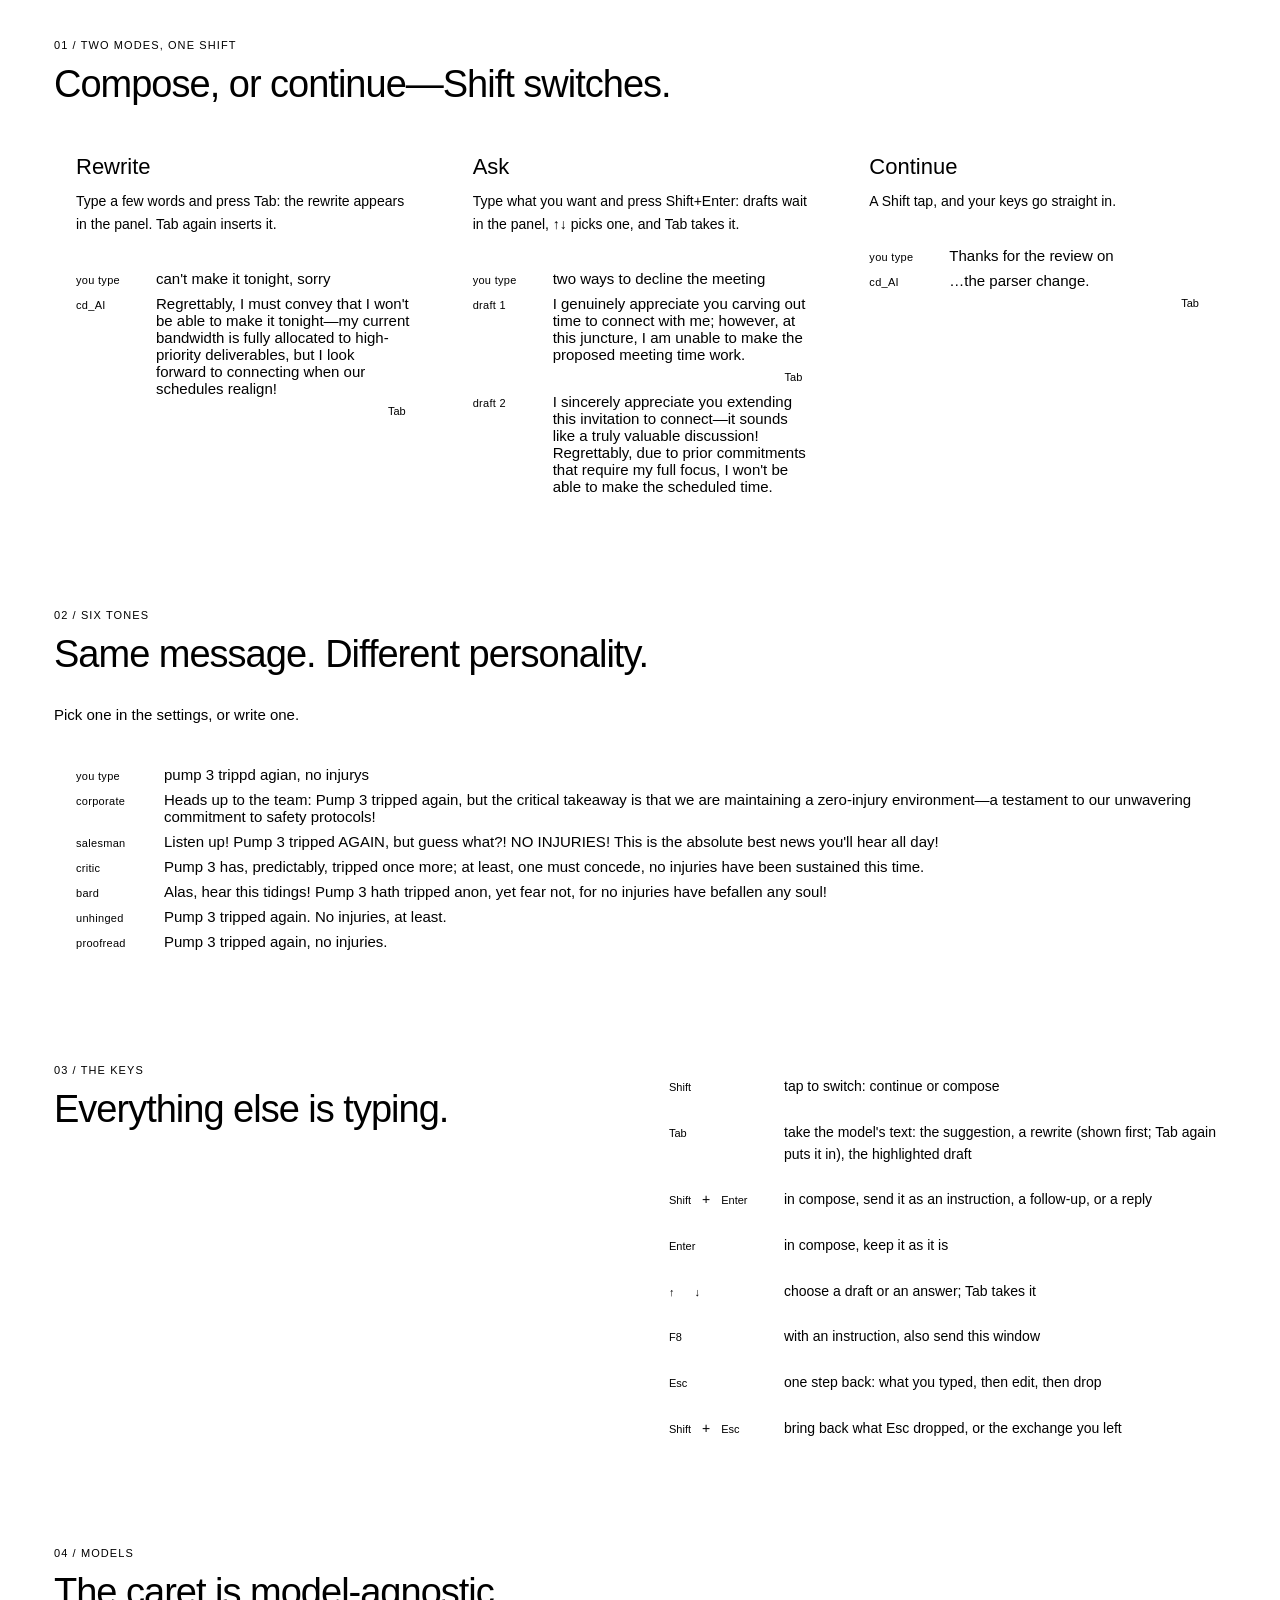
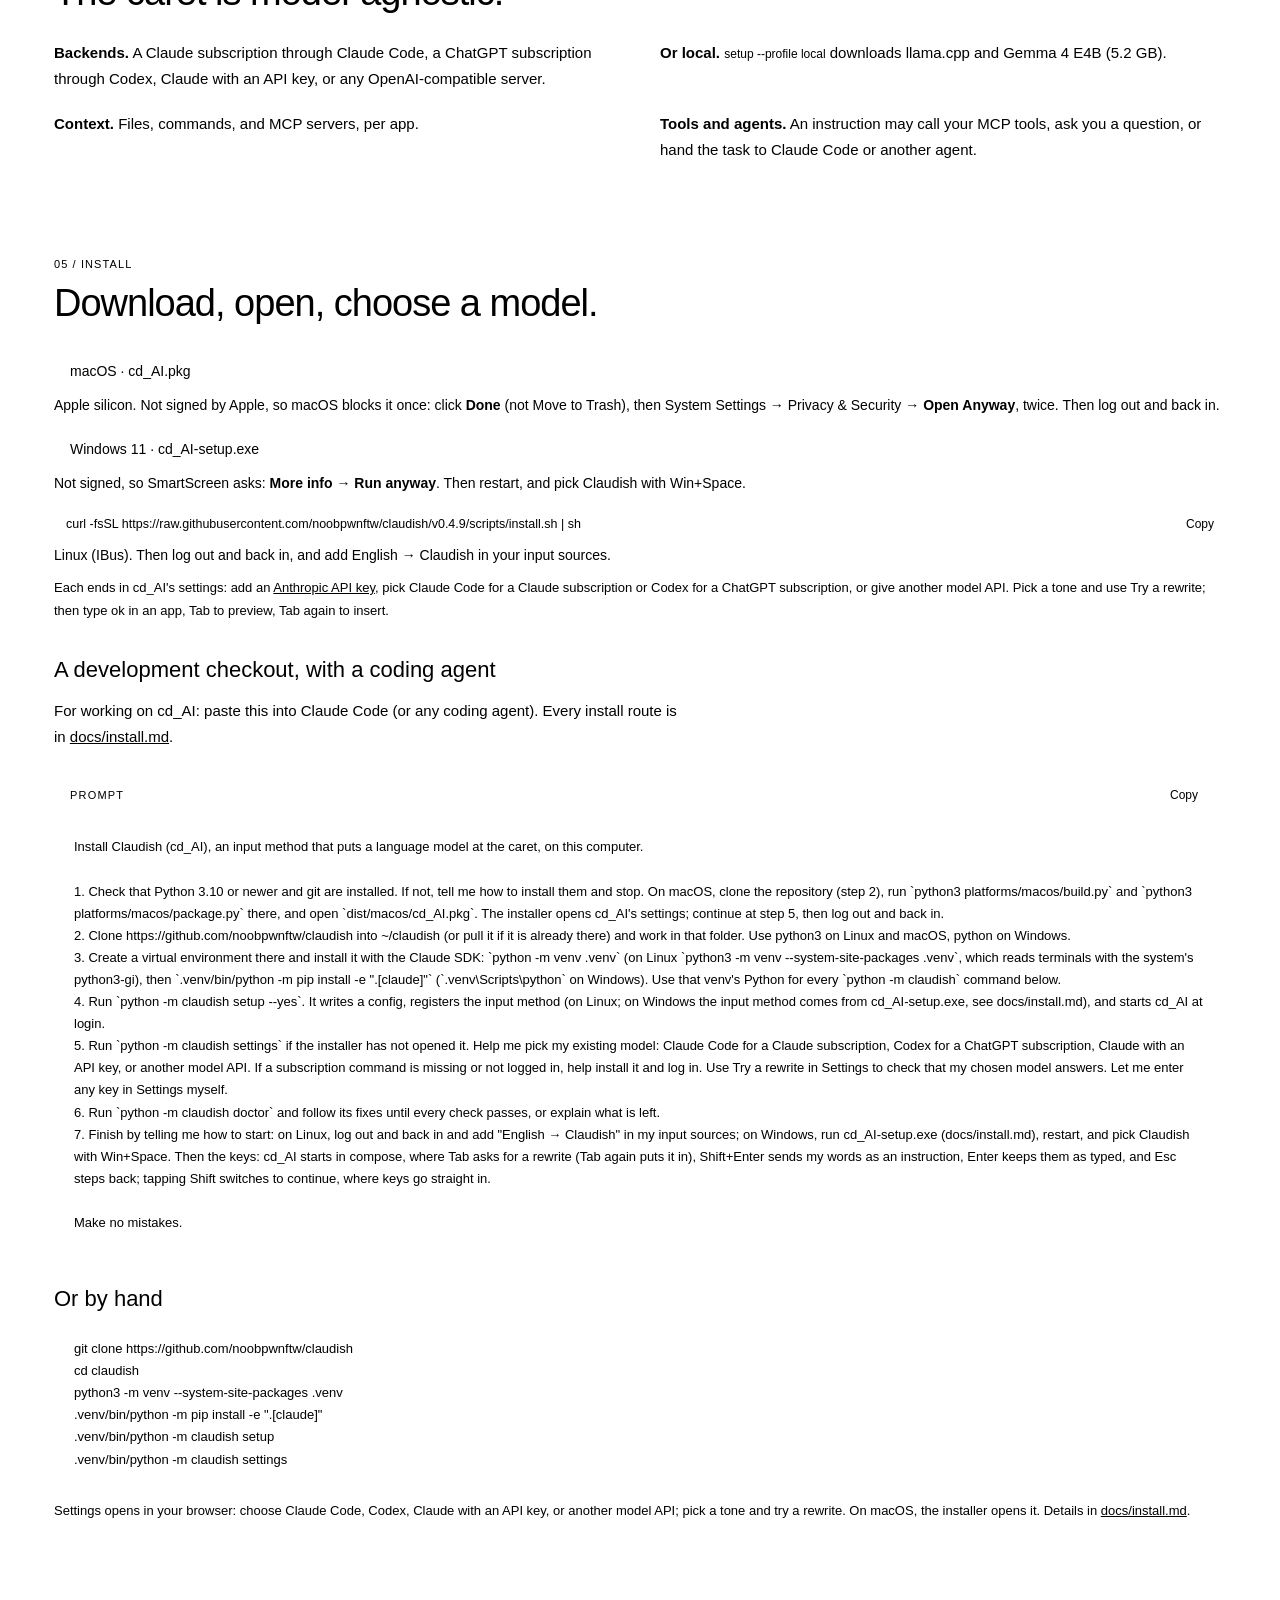
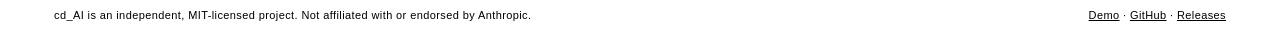
==== commit 0b75a750: "cd_AI 0.4.9 Co-Authored-By: Claude Opus 5.5 <noreply@anthropic.com>" ====
--- a/site/index.html
+++ b/site/index.html
@@ -125,7 +125,7 @@
             <span>Apple silicon. Not signed by Apple, so macOS blocks it once: click <b>Done</b> (not Move to Trash), then System Settings → Privacy &amp; Security → <b>Open Anyway</b>, twice. Then log out and back in.</span></li>
           <li><a class="button primary" href="https://github.com/noobpwnftw/claudish/releases/latest/download/cd_AI-setup.exe">Windows 11 · cd_AI-setup.exe</a>
             <span>Not signed, so SmartScreen asks: <b>More info</b> → <b>Run anyway</b>. Then restart, and pick Claudish with Win+Space.</span></li>
-          <li><div class="oneline"><code id="linux-line">curl -fsSL https://raw.githubusercontent.com/noobpwnftw/claudish/v0.4.8/scripts/install.sh | sh</code><button class="copy" type="button" data-copy="linux-line">Copy</button></div>
+          <li><div class="oneline"><code id="linux-line">curl -fsSL https://raw.githubusercontent.com/noobpwnftw/claudish/v0.4.9/scripts/install.sh | sh</code><button class="copy" type="button" data-copy="linux-line">Copy</button></div>
             <span>Linux (IBus). Then log out and back in, and add English → Claudish in your input sources.</span></li>
         </ul>
         <p class="body small">Each ends in cd_AI's settings: add an <a href="https://console.anthropic.com/settings/keys">Anthropic API key</a>, pick Claude Code for a Claude subscription or Codex for a ChatGPT subscription, or give another model API. Pick a tone and use Try a rewrite; then type ok in an app, Tab to preview, Tab again to insert.</p>
